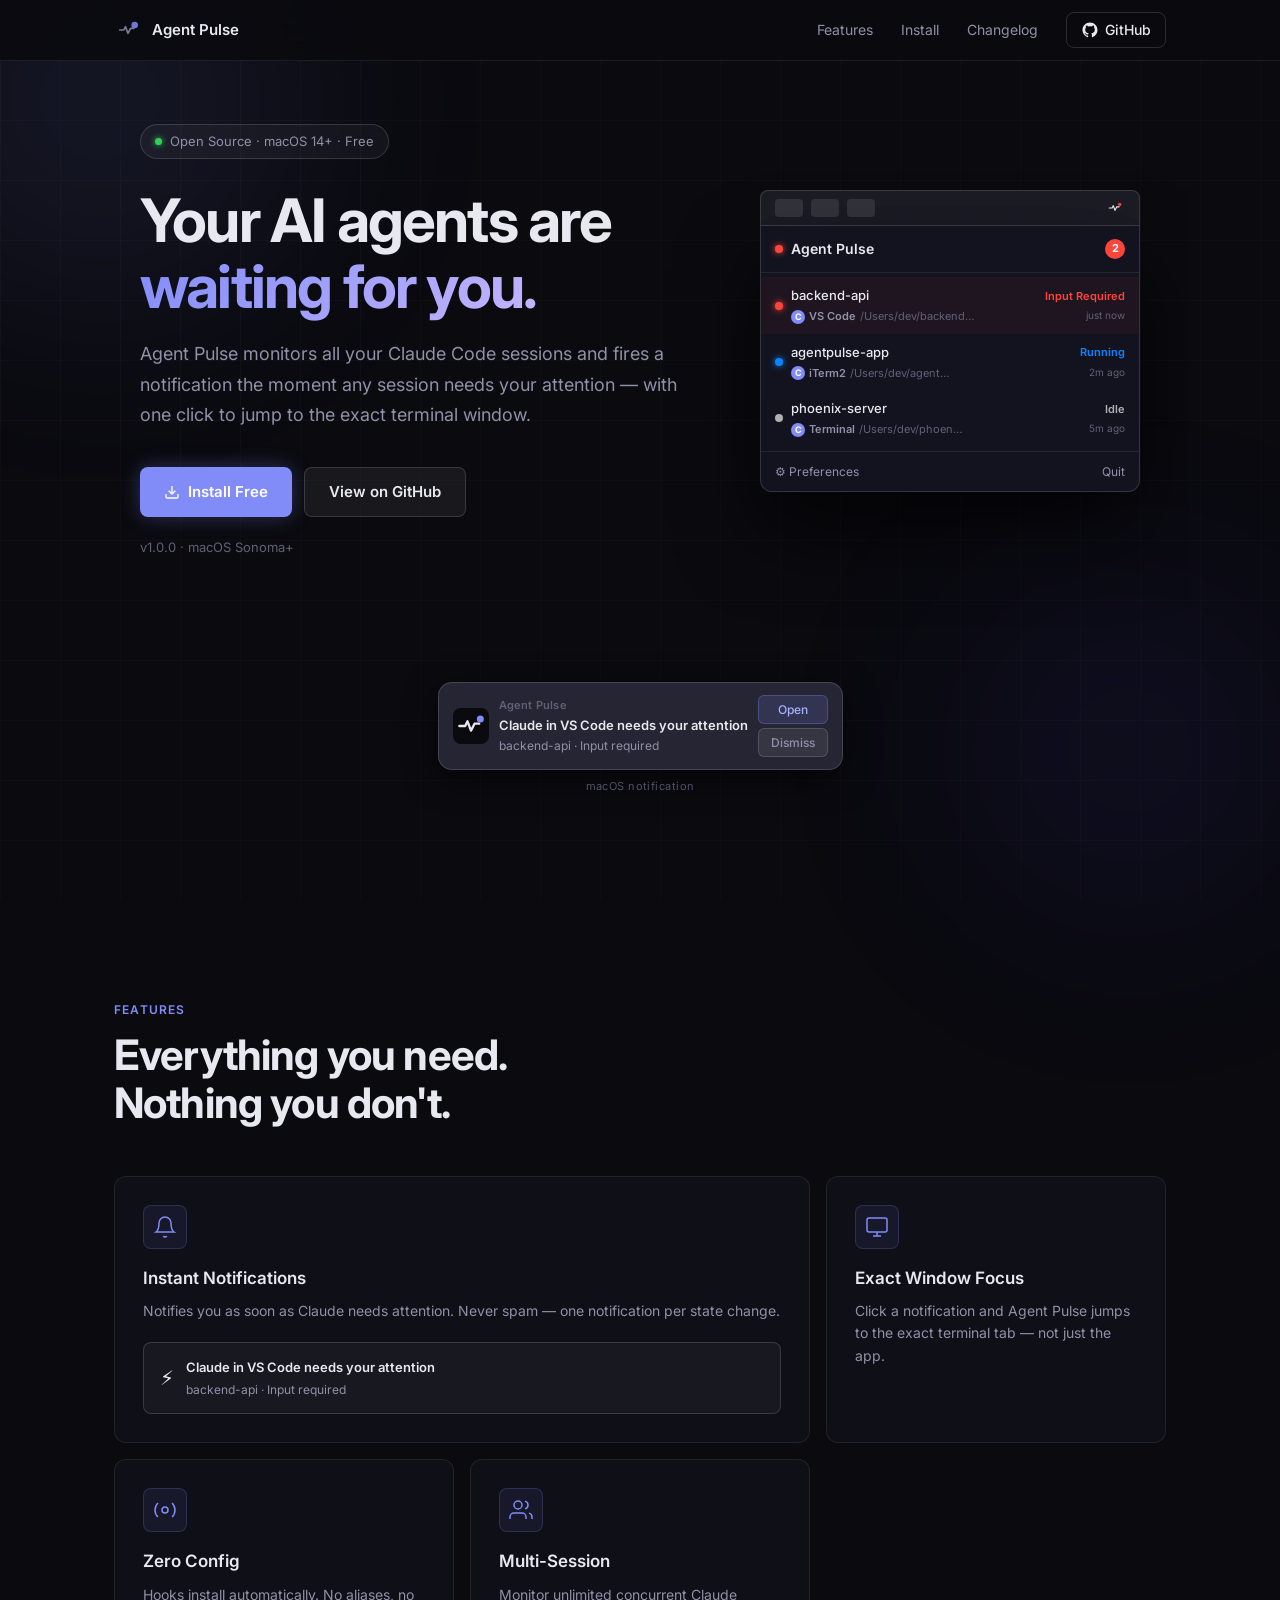
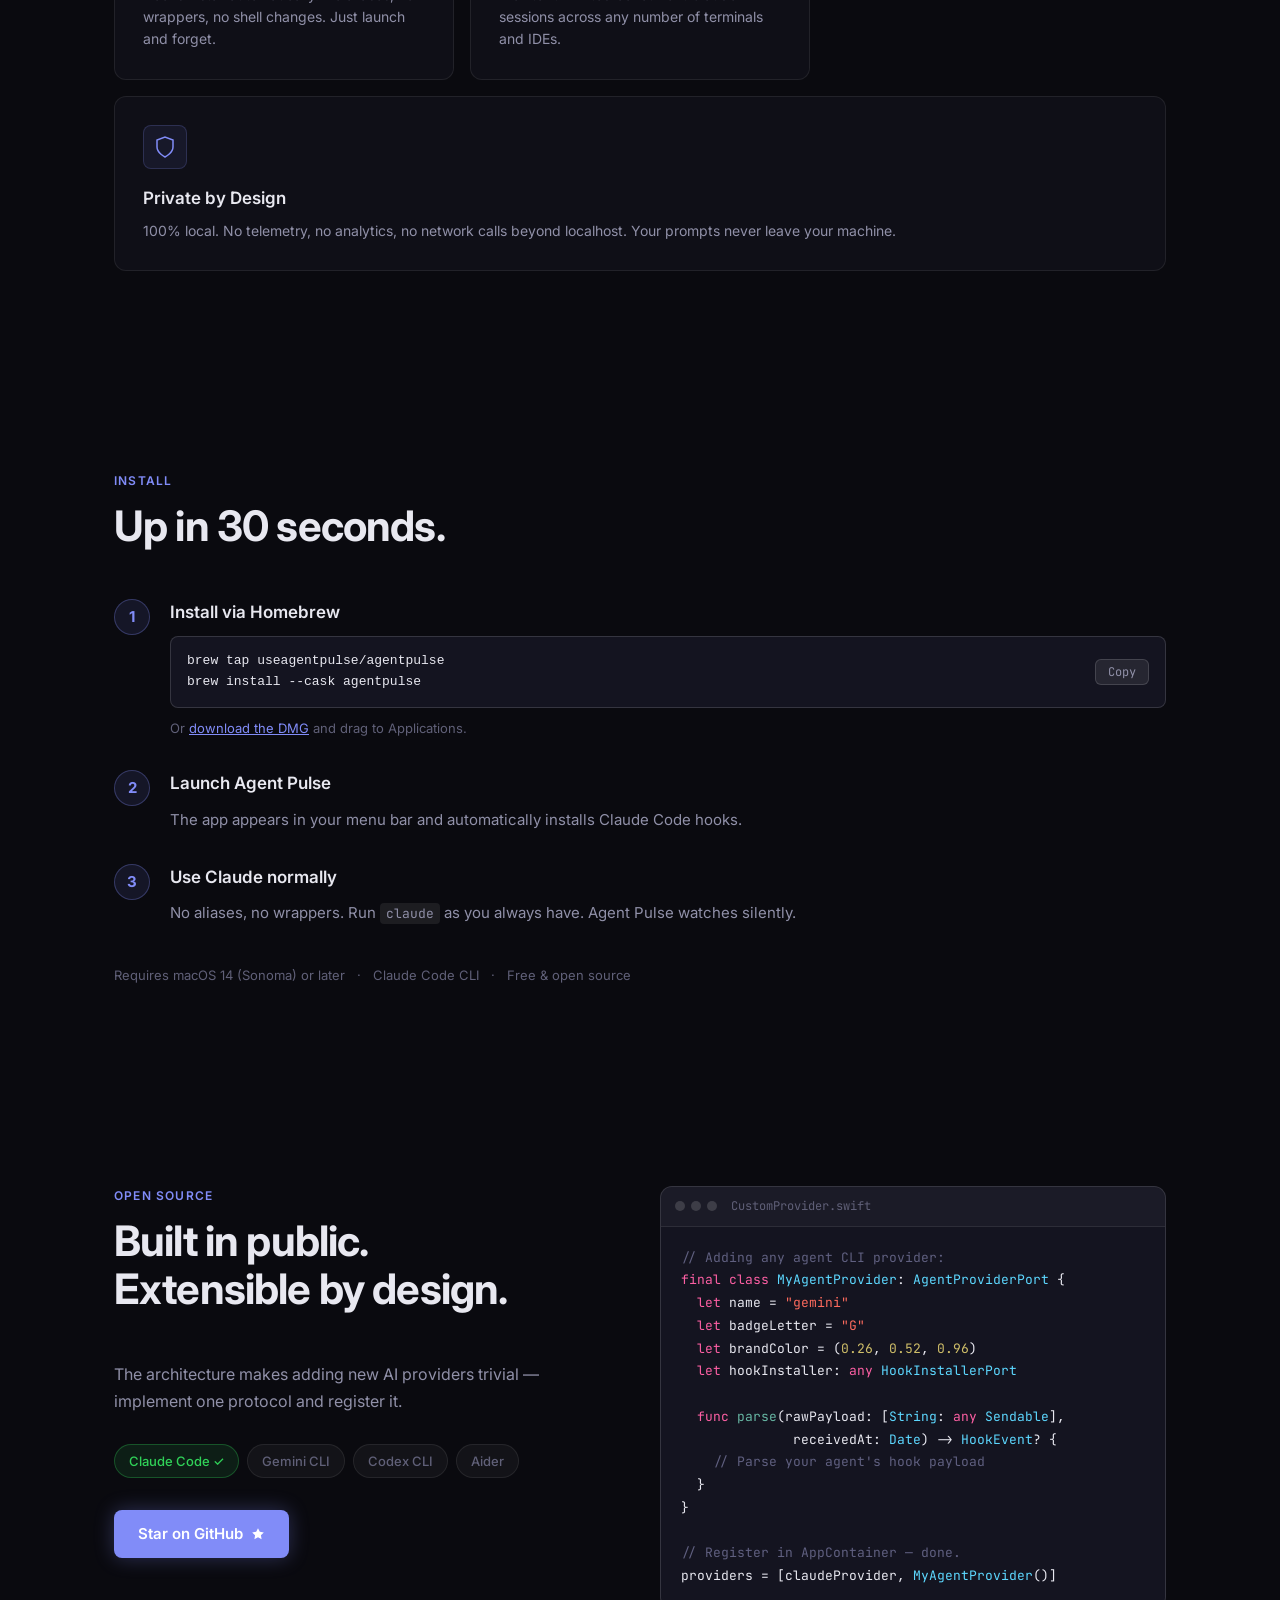
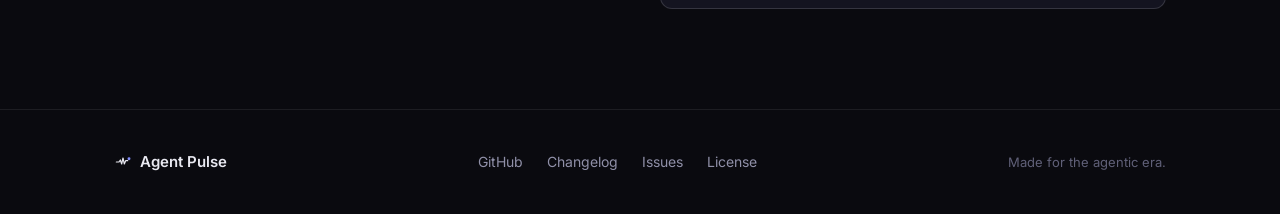
==== index.html @ f26becf5 "Add notification banner mockup, fix menu bar SVG icon with pulse dot" ====
<!DOCTYPE html>
<html lang="en">
<head>
  <meta charset="UTF-8" />
  <meta name="viewport" content="width=device-width, initial-scale=1.0" />
  <title>Agent Pulse — Monitor your AI coding agents</title>
  <meta name="description" content="macOS menu bar app that monitors Claude Code sessions and notifies you the moment any session needs your attention." />
  <meta property="og:title" content="Agent Pulse" />
  <meta property="og:description" content="Never miss when your AI coding agent needs you." />
  <meta property="og:type" content="website" />
  <meta property="og:url" content="https://useagentpulse.github.io/agentpulse-app" />
  <link rel="icon" type="image/svg+xml" href="assets/img/favicon.svg" />
  <link rel="stylesheet" href="assets/css/style.css" />
  <link rel="preconnect" href="https://fonts.googleapis.com" />
  <link href="https://fonts.googleapis.com/css2?family=Inter:wght@300;400;500;600;700&family=JetBrains+Mono:wght@400;500&display=swap" rel="stylesheet" />
</head>
<body>

<!-- NAV -->
<nav class="nav">
  <div class="nav-inner">
    <div class="nav-logo">
      <svg class="nav-pulse-icon" width="28" height="20" viewBox="0 0 24 24" fill="none">
        <path d="M2 12 H7 L9 8 L12 16 L15 10 H19" stroke="currentColor" stroke-width="2" stroke-linecap="round" stroke-linejoin="round"/>
        <circle class="nav-status-dot" cx="20" cy="6" r="4" fill="#818CF8"/>
      </svg>
      <span class="nav-name">Agent Pulse</span>
    </div>
    <div class="nav-links">
      <a href="#features">Features</a>
      <a href="#install">Install</a>
      <a href="changelog.html">Changelog</a>
      <a href="https://github.com/useagentpulse/agentpulse-app" target="_blank" class="nav-github">
        <svg width="18" height="18" viewBox="0 0 24 24" fill="currentColor"><path d="M12 2C6.477 2 2 6.484 2 12.017c0 4.425 2.865 8.18 6.839 9.504.5.092.682-.217.682-.483 0-.237-.008-.868-.013-1.703-2.782.605-3.369-1.343-3.369-1.343-.454-1.158-1.11-1.466-1.11-1.466-.908-.62.069-.608.069-.608 1.003.07 1.531 1.032 1.531 1.032.892 1.53 2.341 1.088 2.91.832.092-.647.35-1.088.636-1.338-2.22-.253-4.555-1.113-4.555-4.951 0-1.093.39-1.988 1.029-2.688-.103-.253-.446-1.272.098-2.65 0 0 .84-.27 2.75 1.026A9.564 9.564 0 0112 6.844c.85.004 1.705.115 2.504.337 1.909-1.296 2.747-1.027 2.747-1.027.546 1.379.202 2.398.1 2.651.64.7 1.028 1.595 1.028 2.688 0 3.848-2.339 4.695-4.566 4.943.359.309.678.92.678 1.855 0 1.338-.012 2.419-.012 2.747 0 .268.18.58.688.482A10.019 10.019 0 0022 12.017C22 6.484 17.522 2 12 2z"/></svg>
        GitHub
      </a>
    </div>
  </div>
</nav>

<!-- HERO -->
<section class="hero">
  <div class="hero-bg">
    <div class="grid-lines"></div>
    <div class="glow glow-1"></div>
    <div class="glow glow-2"></div>
  </div>
  <div class="hero-content">
    <div class="hero-badge">
      <span class="badge-dot"></span>
      Open Source · macOS 14+ · Free
    </div>
    <h1 class="hero-title">
      Your AI agents are<br />
      <span class="hero-highlight">waiting for you.</span>
    </h1>
    <p class="hero-sub">
      Agent Pulse monitors all your Claude Code sessions and fires a notification
      the moment any session needs your attention — with one click to jump to
      the exact terminal window.
    </p>
    <div class="hero-actions">
      <a href="#install" class="btn btn-primary">
        <svg width="16" height="16" viewBox="0 0 24 24" fill="none" stroke="currentColor" stroke-width="2"><path d="M21 15v4a2 2 0 01-2 2H5a2 2 0 01-2-2v-4"/><polyline points="7 10 12 15 17 10"/><line x1="12" y1="15" x2="12" y2="3"/></svg>
        Install Free
      </a>
      <a href="https://github.com/useagentpulse/agentpulse-app" target="_blank" class="btn btn-ghost">View on GitHub</a>
    </div>
    <div class="hero-version">v1.0.0 · macOS Sonoma+</div>
  </div>

  <!-- Animated menu bar mockup -->
  <div class="hero-mockup">
    <div class="menubar-strip">
      <div class="menubar-icons">
        <div class="mb-icon"></div>
        <div class="mb-icon"></div>
        <div class="mb-icon"></div>
      </div>
      <div class="menubar-app">
        <svg class="pulse-icon" width="20" height="14" viewBox="0 0 24 24" fill="none">
          <path d="M2 12 H7 L9 8 L12 16 L15 10 H19" stroke="white" stroke-width="2" stroke-linecap="round" stroke-linejoin="round"/>
          <circle cx="20" cy="6" r="3" fill="#FF453A" class="pulse-anim-circle"/>
        </svg>
      </div>
    </div>

    <div class="popup-window">
      <div class="popup-header">
        <div class="popup-header-left">
          <div class="status-dot status-dot--red"></div>
          <span class="popup-title">Agent Pulse</span>
        </div>
        <div class="popup-badge">2</div>
      </div>
      <div class="popup-divider"></div>
      <div class="popup-sessions">
        <div class="session-row session-row--permission">
          <div class="session-left">
            <div class="status-dot status-dot--red"></div>
            <div class="session-info">
              <div class="session-name">backend-api</div>
              <div class="session-meta">
                <span class="provider-badge">C</span>
                <span class="terminal-name">VS Code</span>
                <span class="session-path">/Users/dev/backend…</span>
              </div>
            </div>
          </div>
          <div class="session-right">
            <div class="session-status session-status--red">Input Required</div>
            <div class="session-time">just now</div>
          </div>
        </div>
        <div class="session-row">
          <div class="session-left">
            <div class="status-dot status-dot--blue"></div>
            <div class="session-info">
              <div class="session-name">agentpulse-app</div>
              <div class="session-meta">
                <span class="provider-badge">C</span>
                <span class="terminal-name">iTerm2</span>
                <span class="session-path">/Users/dev/agent…</span>
              </div>
            </div>
          </div>
          <div class="session-right">
            <div class="session-status session-status--blue">Running</div>
            <div class="session-time">2m ago</div>
          </div>
        </div>
        <div class="session-row">
          <div class="session-left">
            <div class="status-dot status-dot--grey"></div>
            <div class="session-info">
              <div class="session-name">phoenix-server</div>
              <div class="session-meta">
                <span class="provider-badge">C</span>
                <span class="terminal-name">Terminal</span>
                <span class="session-path">/Users/dev/phoen…</span>
              </div>
            </div>
          </div>
          <div class="session-right">
            <div class="session-status session-status--grey">Idle</div>
            <div class="session-time">5m ago</div>
          </div>
        </div>
      </div>
      <div class="popup-divider"></div>
      <div class="popup-footer">
        <span>⚙ Preferences</span>
        <span>Quit</span>
      </div>
    </div>
  </div>

  <!-- macOS notification mockup -->
  <div class="notif-mockup">
    <div class="notif-banner">
      <div class="notif-banner-icon">
        <svg width="28" height="20" viewBox="0 0 24 24" fill="none">
          <rect width="24" height="24" rx="6" fill="#0a0a0f"/>
          <path d="M2 12 H7 L9 8 L12 16 L15 10 H19" stroke="#e8e8f0" stroke-width="2" stroke-linecap="round" stroke-linejoin="round"/>
          <circle cx="20" cy="6" r="3" fill="#818CF8"/>
        </svg>
      </div>
      <div class="notif-banner-body">
        <div class="notif-banner-app">Agent Pulse</div>
        <div class="notif-banner-title">Claude in VS Code needs your attention</div>
        <div class="notif-banner-sub">backend-api · Input required</div>
      </div>
      <div class="notif-banner-actions">
        <div class="notif-action notif-action--primary">Open</div>
        <div class="notif-action">Dismiss</div>
      </div>
    </div>
    <div class="notif-label">macOS notification</div>
  </div>
</section>

<!-- FEATURES -->
<section class="features" id="features">
  <div class="container">
    <div class="section-label">Features</div>
    <h2 class="section-title">Everything you need.<br/>Nothing you don't.</h2>
    <div class="features-grid">
      <div class="feature-card feature-card--large">
        <div class="feature-icon">
          <svg width="24" height="24" viewBox="0 0 24 24" fill="none" stroke="currentColor" stroke-width="1.5"><path d="M18 8A6 6 0 006 8c0 7-3 9-3 9h18s-3-2-3-9"/><path d="M13.73 21a2 2 0 01-3.46 0"/></svg>
        </div>
        <h3>Instant Notifications</h3>
        <p>Notifies you as soon as Claude needs attention. Never spam — one notification per state change.</p>
        <div class="feature-notif">
          <div class="notif-icon">⚡</div>
          <div class="notif-body">
            <div class="notif-title">Claude in VS Code needs your attention</div>
            <div class="notif-sub">backend-api · Input required</div>
          </div>
        </div>
      </div>
      <div class="feature-card">
        <div class="feature-icon">
          <svg width="24" height="24" viewBox="0 0 24 24" fill="none" stroke="currentColor" stroke-width="1.5"><rect x="2" y="3" width="20" height="14" rx="2"/><path d="M8 21h8M12 17v4"/></svg>
        </div>
        <h3>Exact Window Focus</h3>
        <p>Click a notification and Agent Pulse jumps to the exact terminal tab — not just the app.</p>
      </div>
      <div class="feature-card">
        <div class="feature-icon">
          <svg width="24" height="24" viewBox="0 0 24 24" fill="none" stroke="currentColor" stroke-width="1.5"><circle cx="12" cy="12" r="3"/><path d="M19.07 4.93a10 10 0 010 14.14M4.93 4.93a10 10 0 000 14.14"/></svg>
        </div>
        <h3>Zero Config</h3>
        <p>Hooks install automatically. No aliases, no wrappers, no shell changes. Just launch and forget.</p>
      </div>
      <div class="feature-card">
        <div class="feature-icon">
          <svg width="24" height="24" viewBox="0 0 24 24" fill="none" stroke="currentColor" stroke-width="1.5"><path d="M17 21v-2a4 4 0 00-4-4H5a4 4 0 00-4 4v2"/><circle cx="9" cy="7" r="4"/><path d="M23 21v-2a4 4 0 00-3-3.87"/><path d="M16 3.13a4 4 0 010 7.75"/></svg>
        </div>
        <h3>Multi-Session</h3>
        <p>Monitor unlimited concurrent Claude sessions across any number of terminals and IDEs.</p>
      </div>
      <div class="feature-card feature-card--wide">
        <div class="feature-icon">
          <svg width="24" height="24" viewBox="0 0 24 24" fill="none" stroke="currentColor" stroke-width="1.5"><path d="M12 22s8-4 8-10V5l-8-3-8 3v7c0 6 8 10 8 10z"/></svg>
        </div>
        <h3>Private by Design</h3>
        <p>100% local. No telemetry, no analytics, no network calls beyond localhost. Your prompts never leave your machine.</p>
      </div>
    </div>
  </div>
</section>

<!-- INSTALL -->
<section class="install" id="install">
  <div class="container">
    <div class="section-label">Install</div>
    <h2 class="section-title">Up in 30 seconds.</h2>
    <div class="install-steps">
      <div class="install-step">
        <div class="step-num">1</div>
        <div class="step-body">
          <div class="step-title">Install via Homebrew</div>
          <div class="code-block">
            <code>brew tap useagentpulse/agentpulse<br/>brew install --cask agentpulse</code>
            <button class="copy-btn" data-copy="brew tap useagentpulse/agentpulse&#10;brew install --cask agentpulse">Copy</button>
          </div>
          <div class="step-alt">Or <a href="https://github.com/useagentpulse/agentpulse-app/releases/latest">download the DMG</a> and drag to Applications.</div>
        </div>
      </div>
      <div class="install-step">
        <div class="step-num">2</div>
        <div class="step-body">
          <div class="step-title">Launch Agent Pulse</div>
          <p>The app appears in your menu bar and automatically installs Claude Code hooks.</p>
        </div>
      </div>
      <div class="install-step">
        <div class="step-num">3</div>
        <div class="step-body">
          <div class="step-title">Use Claude normally</div>
          <p>No aliases, no wrappers. Run <code class="inline-code">claude</code> as you always have. Agent Pulse watches silently.</p>
        </div>
      </div>
    </div>
    <div class="requirements">
      <span>Requires macOS 14 (Sonoma) or later</span>
      <span>·</span>
      <span>Claude Code CLI</span>
      <span>·</span>
      <span>Free &amp; open source</span>
    </div>
  </div>
</section>
<!-- OPEN SOURCE -->
<section class="opensource">
  <div class="container opensource-inner">
    <div class="os-text">
      <div class="section-label">Open Source</div>
      <h2 class="section-title">Built in public.<br/>Extensible by design.</h2>
      <p>The architecture makes adding new AI providers trivial — implement one protocol and register it.</p>
      <div class="providers-roadmap">
        <div class="provider provider--done">Claude Code ✓</div>
        <div class="provider provider--soon">Gemini CLI</div>
        <div class="provider provider--soon">Codex CLI</div>
        <div class="provider provider--soon">Aider</div>
      </div>
      <a href="https://github.com/useagentpulse/agentpulse-app" target="_blank" class="btn btn-primary">
        Star on GitHub
        <svg width="14" height="14" viewBox="0 0 24 24" fill="currentColor"><path d="M12 2l3.09 6.26L22 9.27l-5 4.87 1.18 6.88L12 17.77l-6.18 3.25L7 14.14 2 9.27l6.91-1.01L12 2z"/></svg>
      </a>
    </div>
    <div class="os-code">
      <div class="code-window">
        <div class="code-window-bar">
          <span></span><span></span><span></span>
          <div class="code-window-title">CustomProvider.swift</div>
        </div>
        <pre class="code-content"><span class="code-comment">// Adding any agent CLI provider:</span>
<span class="code-keyword">final class</span> <span class="code-type">MyAgentProvider</span>: <span class="code-type">AgentProviderPort</span> {
  <span class="code-keyword">let</span> name = <span class="code-string">"gemini"</span>
  <span class="code-keyword">let</span> badgeLetter = <span class="code-string">"G"</span>
  <span class="code-keyword">let</span> brandColor = (<span class="code-num">0.26</span>, <span class="code-num">0.52</span>, <span class="code-num">0.96</span>)
  <span class="code-keyword">let</span> hookInstaller: <span class="code-keyword">any</span> <span class="code-type">HookInstallerPort</span>

  <span class="code-keyword">func</span> <span class="code-fn">parse</span>(rawPayload: [<span class="code-type">String</span>: <span class="code-keyword">any</span> <span class="code-type">Sendable</span>],
              receivedAt: <span class="code-type">Date</span>) -> <span class="code-type">HookEvent</span>? {
    <span class="code-comment">// Parse your agent's hook payload</span>
  }
}

<span class="code-comment">// Register in AppContainer — done.</span>
providers = [claudeProvider, <span class="code-type">MyAgentProvider</span>()]</pre>
      </div>
    </div>
  </div>
</section>

<!-- FOOTER -->
<footer class="footer">
  <div class="container footer-inner">
    <div class="footer-logo">
      <svg width="18" height="12" viewBox="0 0 24 18" fill="none">
          <path d="M2 9 H6 L8 6 L10 12 L12 3 L14 12 L16 7 H19" stroke="currentColor" stroke-width="1.8" stroke-linecap="round" stroke-linejoin="round"/>
          <circle cx="21" cy="4" r="2.2" fill="#818CF8"/>
        </svg>
        <span>Agent Pulse</span>
    </div>
    <div class="footer-links">
      <a href="https://github.com/useagentpulse/agentpulse-app" target="_blank">GitHub</a>
      <a href="changelog.html">Changelog</a>
      <a href="https://github.com/useagentpulse/agentpulse-app/issues" target="_blank">Issues</a>
      <a href="https://github.com/useagentpulse/agentpulse-app/blob/main/LICENSE" target="_blank">License</a>
    </div>
    <div class="footer-copy">Made for the agentic era.</div>
  </div>
</footer>

<script src="assets/js/main.js"></script>
</body>
</html>
---- assets/css/style.css ----
/* ============================================================
   Agent Pulse — Site Styles
   Dark theme, agentic aesthetic
   ============================================================ */

*, *::before, *::after { box-sizing: border-box; margin: 0; padding: 0; }

:root {
  --bg:        #0a0a0f;
  --bg-2:      #0f0f17;
  --bg-3:      #141420;
  --border:    rgba(255,255,255,0.08);
  --border-2:  rgba(255,255,255,0.14);
  --text:      #e8e8f0;
  --text-2:    #9090a8;
  --text-3:    #606078;
  --accent:    #818CF8;
  --accent-2:  #6366F1;
  --blue:      #0A84FF;
  --orange:    #FF9F0A;
  --red:       #FF453A;
  --green:     #30D158;
  --grey:      #B0B0B0;
  --radius:    12px;
  --radius-sm: 8px;
}

html { scroll-behavior: smooth; }

body {
  font-family: 'Inter', system-ui, sans-serif;
  background: var(--bg);
  color: var(--text);
  line-height: 1.6;
  overflow-x: hidden;
}

a { color: inherit; text-decoration: none; }
.container { max-width: 1100px; margin: 0 auto; padding: 0 24px; }

/* ── NAV ─────────────────────────────────────────────────── */
.nav {
  position: fixed; top: 0; left: 0; right: 0; z-index: 100;
  background: rgba(10,10,15,0.85);
  backdrop-filter: blur(20px);
  border-bottom: 1px solid var(--border);
}
.nav-inner {
  max-width: 1100px; margin: 0 auto; padding: 0 24px;
  height: 60px; display: flex; align-items: center; justify-content: space-between;
}
.nav-logo { display: flex; align-items: center; gap: 10px; font-weight: 600; font-size: 15px; }
.nav-dot {
  width: 10px; height: 10px; border-radius: 50%;
  background: #818CF8;
  box-shadow: 0 0 8px #818CF8;
  animation: breathe 2s ease-in-out infinite;
}
@keyframes breathe {
  0%,100% { opacity: 1; }
  50%      { opacity: 0.4; }
}

/* Nav SVG pulse icon */
.nav-pulse-icon { opacity: 0.85; color: var(--text-2); flex-shrink: 0; }
.nav-status-dot { animation: dot-breathe 2s ease-in-out infinite; }
@keyframes dot-breathe {
  0%,100% { opacity: 1; }
  50%      { opacity: 0.2; }
}
.nav-links { display: flex; align-items: center; gap: 28px; font-size: 14px; color: var(--text-2); }
.nav-links a:hover { color: var(--text); }
.nav-active { color: var(--text) !important; }
.nav-github {
  display: flex; align-items: center; gap: 6px;
  padding: 6px 14px; border-radius: var(--radius-sm);
  border: 1px solid var(--border-2);
  color: var(--text) !important;
  font-weight: 500;
  transition: border-color 0.2s, background 0.2s;
}
.nav-github:hover { background: rgba(255,255,255,0.05); border-color: var(--border-2); }

/* ── HERO ────────────────────────────────────────────────── */
.hero {
  min-height: 100vh; display: flex; align-items: center;
  padding: 100px 24px 80px;
  position: relative; overflow: hidden;
  max-width: 1100px; margin: 0 auto;
  gap: 60px; flex-wrap: wrap; justify-content: center;
}
.hero-bg { position: fixed; inset: 0; pointer-events: none; z-index: 0; }
.grid-lines {
  position: absolute; inset: 0;
  background-image:
    linear-gradient(rgba(255,255,255,0.02) 1px, transparent 1px),
    linear-gradient(90deg, rgba(255,255,255,0.02) 1px, transparent 1px);
  background-size: 60px 60px;
}
.glow {
  position: absolute; border-radius: 50%; filter: blur(100px); opacity: 0.15;
}
.glow-1 {
  width: 600px; height: 600px; top: -200px; left: -200px;
  background: radial-gradient(circle, #818CF8 0%, transparent 70%);
}
.glow-2 {
  width: 500px; height: 500px; bottom: -100px; right: -100px;
  background: radial-gradient(circle, #4338CA 0%, transparent 70%);
}
.hero-content { position: relative; z-index: 1; max-width: 560px; flex: 1 1 400px; }
.hero-badge {
  display: inline-flex; align-items: center; gap: 8px;
  padding: 6px 14px; border-radius: 100px;
  border: 1px solid var(--border-2);
  background: rgba(255,255,255,0.04);
  font-size: 13px; color: var(--text-2); margin-bottom: 28px;
}
.badge-dot {
  width: 7px; height: 7px; border-radius: 50%;
  background: var(--green);
  box-shadow: 0 0 6px var(--green);
}
.hero-title {
  font-size: clamp(36px, 5vw, 60px);
  font-weight: 700; line-height: 1.1;
  letter-spacing: -0.03em; margin-bottom: 20px;
}
.hero-highlight {
  background: linear-gradient(135deg, #818CF8 0%, #c4b5fd 100%);
  -webkit-background-clip: text; -webkit-text-fill-color: transparent;
}
.hero-sub { font-size: 18px; color: var(--text-2); line-height: 1.7; margin-bottom: 36px; }
.hero-actions { display: flex; gap: 12px; flex-wrap: wrap; margin-bottom: 20px; }
.hero-version { font-size: 13px; color: var(--text-3); }

/* Buttons */
.btn {
  display: inline-flex; align-items: center; gap: 8px;
  padding: 12px 24px; border-radius: var(--radius-sm);
  font-weight: 600; font-size: 15px; cursor: pointer;
  transition: all 0.2s; border: none;
}
.btn-primary {
  background: #818CF8;
  color: #ffffff;
  box-shadow: 0 0 20px rgba(129,140,248,0.3);
}
.btn-primary:hover { background: #a5b4fc; box-shadow: 0 0 30px rgba(129,140,248,0.5); transform: translateY(-1px); }
.btn-ghost {
  background: rgba(255,255,255,0.06);
  color: var(--text);
  border: 1px solid var(--border-2);
}
.btn-ghost:hover { background: rgba(255,255,255,0.1); }

/* ── MENU BAR MOCKUP ─────────────────────────────────────── */
.hero-mockup { position: relative; z-index: 1; flex: 1 1 320px; max-width: 380px; }
.menubar-strip {
  background: rgba(30,30,40,0.9);
  border: 1px solid var(--border-2);
  border-radius: var(--radius-sm) var(--radius-sm) 0 0;
  padding: 8px 14px;
  display: flex; align-items: center; justify-content: space-between;
}
.menubar-icons { display: flex; gap: 8px; }
.mb-icon {
  width: 28px; height: 18px;
  background: rgba(255,255,255,0.1); border-radius: 4px;
}
.menubar-app { display: flex; align-items: center; gap: 5px; }
.pulse-icon { opacity: 0.9; }
.status-dot {
  width: 8px; height: 8px; border-radius: 50%; flex-shrink: 0;
}
.status-dot--red    { background: var(--red); box-shadow: 0 0 6px var(--red); }
.status-dot--blue   { background: var(--blue); box-shadow: 0 0 6px var(--blue); }
.status-dot--grey   { background: var(--grey); }
.status-dot--green  { background: var(--green); }
.status-dot--orange { background: var(--orange); }
.pulse-anim { animation: pulse-red 0.5s ease-in-out infinite alternate; }
@keyframes pulse-red {
  from { opacity: 1; box-shadow: 0 0 6px var(--red); }
  to   { opacity: 0.15; box-shadow: 0 0 2px var(--red); }
}
.popup-window {
  background: rgba(20,20,32,0.98);
  border: 1px solid var(--border-2);
  border-top: none;
  border-radius: 0 0 var(--radius) var(--radius);
  overflow: hidden;
  box-shadow: 0 40px 80px rgba(0,0,0,0.6);
}
.popup-header {
  display: flex; align-items: center; justify-content: space-between;
  padding: 12px 14px;
}
.popup-header-left { display: flex; align-items: center; gap: 8px; }
.popup-title { font-weight: 600; font-size: 14px; }
.popup-badge {
  background: var(--red); color: white;
  width: 20px; height: 20px; border-radius: 50%;
  font-size: 11px; font-weight: 700;
  display: flex; align-items: center; justify-content: center;
}
.popup-divider { height: 1px; background: var(--border); }
.popup-sessions { padding: 4px 0; }
.session-row {
  display: flex; align-items: center; justify-content: space-between;
  padding: 8px 14px; gap: 8px;
  transition: background 0.15s;
}
.session-row:hover { background: rgba(255,255,255,0.04); }
.session-row--permission { background: rgba(255,69,58,0.05); }
.session-left { display: flex; align-items: center; gap: 8px; flex: 1; min-width: 0; }
.session-info { min-width: 0; }
.session-name { font-size: 13px; font-weight: 500; white-space: nowrap; overflow: hidden; text-overflow: ellipsis; }
.session-meta { display: flex; align-items: center; gap: 4px; margin-top: 2px; }
.provider-badge {
  font-size: 9px; font-weight: 700;
  background: var(--accent); color: white;
  width: 14px; height: 14px; border-radius: 50%;
  display: flex; align-items: center; justify-content: center;
  flex-shrink: 0;
}
.terminal-name { font-size: 11px; font-weight: 600; color: var(--text-2); }
.session-path { font-size: 11px; color: var(--text-3); white-space: nowrap; overflow: hidden; text-overflow: ellipsis; }
.session-right { text-align: right; flex-shrink: 0; }
.session-status { font-size: 11px; font-weight: 600; }
.session-status--red    { color: var(--red); }
.session-status--blue   { color: var(--blue); }
.session-status--grey   { color: var(--grey); }
.session-time { font-size: 10px; color: var(--text-3); margin-top: 2px; }
.popup-footer {
  display: flex; justify-content: space-between;
  padding: 10px 14px;
  font-size: 12px; color: var(--text-2);
}

/* ── PROBLEM TIMELINE ─────────────────────────────────────── */
.problem { padding: 100px 0; background: var(--bg-2); }
.timeline { max-width: 600px; margin: 0 auto; }
.timeline-item {
  display: flex; gap: 20px; align-items: flex-start;
  margin-bottom: 8px;
}
.timeline-time {
  font-family: 'JetBrains Mono', monospace;
  font-size: 13px; color: var(--text-3);
  width: 48px; flex-shrink: 0; padding-top: 2px;
}
.timeline-content { display: flex; align-items: flex-start; gap: 12px; flex: 1; }
.timeline-dot {
  width: 10px; height: 10px; border-radius: 50%; flex-shrink: 0; margin-top: 5px;
}
.timeline-dot--green  { background: var(--green); }
.timeline-dot--grey   { background: var(--text-3); }
.timeline-dot--red    { background: var(--red); box-shadow: 0 0 8px var(--red); }
.timeline-text { font-size: 15px; color: var(--text-2); padding-bottom: 16px; }
.timeline-text--alert { color: var(--red); font-weight: 500; }
.timeline-text--good  { color: var(--green); font-weight: 500; }
.lost { color: var(--red); font-weight: 600; }
.timeline-with {
  border-top: 1px solid var(--border);
  padding-top: 20px; margin-top: 12px;
}
.with-badge {
  display: inline-block; margin-bottom: 16px; margin-left: 68px;
  background: rgba(48,209,88,0.1); color: var(--green);
  border: 1px solid rgba(48,209,88,0.3);
  padding: 4px 12px; border-radius: 100px; font-size: 13px; font-weight: 500;
}

/* ── SECTIONS ─────────────────────────────────────────────── */
.section-label {
  font-size: 12px; font-weight: 600; letter-spacing: 0.1em;
  text-transform: uppercase; color: var(--accent);
  margin-bottom: 12px;
}
.section-title {
  font-size: clamp(28px, 4vw, 42px);
  font-weight: 700; line-height: 1.15;
  letter-spacing: -0.02em; margin-bottom: 48px;
}

/* ── FEATURES ─────────────────────────────────────────────── */
.features { padding: 100px 0; }
.features-grid {
  display: grid;
  grid-template-columns: repeat(3, 1fr);
  gap: 16px;
}
.feature-card {
  background: var(--bg-2);
  border: 1px solid var(--border);
  border-radius: var(--radius);
  padding: 28px;
  transition: border-color 0.2s, transform 0.2s;
}
.feature-card:hover { border-color: var(--border-2); transform: translateY(-2px); }
.feature-card--large { grid-column: span 2; }
.feature-card--wide  { grid-column: span 3; }
.feature-icon {
  width: 44px; height: 44px; border-radius: var(--radius-sm);
  background: rgba(129,140,248,0.08);
  border: 1px solid rgba(129,140,248,0.2);
  display: flex; align-items: center; justify-content: center;
  color: var(--accent); margin-bottom: 16px;
}
.feature-card h3 { font-size: 17px; font-weight: 600; margin-bottom: 8px; }
.feature-card p { font-size: 14px; color: var(--text-2); line-height: 1.6; }
.feature-notif {
  display: flex; align-items: center; gap: 12px;
  margin-top: 20px; padding: 14px 16px;
  background: rgba(255,255,255,0.04);
  border: 1px solid var(--border-2);
  border-radius: var(--radius-sm);
}
.notif-icon { font-size: 20px; }
.notif-title { font-size: 13px; font-weight: 600; }
.notif-sub { font-size: 12px; color: var(--text-2); margin-top: 2px; }

/* ── TERMINALS ────────────────────────────────────────────── */
.terminals { padding: 80px 0; background: var(--bg-2); }
.terminals-grid { display: flex; flex-wrap: wrap; gap: 10px; }
.terminal-pill {
  padding: 8px 18px; border-radius: 100px;
  border: 1px solid var(--border-2);
  font-size: 14px; font-weight: 500;
  background: rgba(255,255,255,0.04);
}
.terminal-pill--coming { color: var(--text-3); border-style: dashed; }

/* ── INSTALL ──────────────────────────────────────────────── */
.install { padding: 100px 0; }
.install-steps { display: flex; flex-direction: column; gap: 32px; margin-bottom: 40px; }
.install-step { display: flex; gap: 20px; align-items: flex-start; }
.step-num {
  width: 36px; height: 36px; border-radius: 50%;
  background: rgba(129,140,248,0.1);
  border: 1px solid rgba(129,140,248,0.3);
  color: var(--accent); font-weight: 700; font-size: 15px;
  display: flex; align-items: center; justify-content: center;
  flex-shrink: 0;
}
.step-body { flex: 1; }
.step-title { font-size: 17px; font-weight: 600; margin-bottom: 10px; }
.step-body p { font-size: 15px; color: var(--text-2); }
.step-alt { font-size: 13px; color: var(--text-3); margin-top: 10px; }
.step-alt a { color: var(--accent); text-decoration: underline; }
.code-block {
  display: flex; align-items: center; justify-content: space-between;
  background: var(--bg-3);
  border: 1px solid var(--border-2);
  border-radius: var(--radius-sm);
  padding: 14px 16px;
  font-family: 'JetBrains Mono', monospace;
  font-size: 13px; color: var(--text);
  gap: 12px;
}
.code-block code { flex: 1; white-space: pre; }
.copy-btn {
  background: rgba(255,255,255,0.08);
  border: 1px solid var(--border-2);
  color: var(--text-2); font-size: 12px;
  padding: 4px 12px; border-radius: 6px;
  cursor: pointer; flex-shrink: 0;
  transition: all 0.15s; font-family: inherit;
}
.copy-btn:hover { background: rgba(255,255,255,0.14); color: var(--text); }
.copy-btn.copied { color: var(--green); border-color: rgba(48,209,88,0.3); }
.inline-code {
  font-family: 'JetBrains Mono', monospace;
  font-size: 13px; background: rgba(255,255,255,0.08);
  padding: 2px 6px; border-radius: 4px;
}
.requirements {
  display: flex; gap: 12px; align-items: center;
  font-size: 13px; color: var(--text-3); flex-wrap: wrap;
}

/* ── STATES STRIP ─────────────────────────────────────────── */
.states { padding: 48px 0; background: var(--bg-2); }
.states-strip {
  display: flex; align-items: center; gap: 12px; flex-wrap: wrap;
}
.states-label { font-size: 13px; color: var(--text-3); margin-right: 4px; }
.state-pill {
  display: flex; align-items: center; gap: 6px;
  padding: 6px 14px; border-radius: 100px;
  background: rgba(255,255,255,0.04);
  border: 1px solid var(--border);
  font-size: 13px; color: var(--text-2);
}
.state-pill svg { opacity: 0.6; }
.state-pill--alert { border-color: rgba(255,69,58,0.3); background: rgba(255,69,58,0.06); color: var(--text); }
.state-pill-dot {
  width: 7px; height: 7px; border-radius: 50%; flex-shrink: 0;
}
.state-pill-dot--pulse { animation: pulse-red 0.5s ease-in-out infinite alternate; }
.feature-card--wide { grid-column: span 3; }

/* ── OPEN SOURCE ──────────────────────────────────────────── */
.opensource { padding: 100px 0; }
.opensource-inner { display: flex; gap: 60px; align-items: flex-start; flex-wrap: wrap; }
.os-text { flex: 1 1 360px; }
.os-text p { font-size: 16px; color: var(--text-2); margin-bottom: 28px; line-height: 1.7; }
.providers-roadmap { display: flex; flex-wrap: wrap; gap: 8px; margin-bottom: 32px; }
.provider {
  padding: 6px 14px; border-radius: 100px; font-size: 13px; font-weight: 500;
}
.provider--done { background: rgba(48,209,88,0.1); color: var(--green); border: 1px solid rgba(48,209,88,0.3); }
.provider--soon { background: rgba(255,255,255,0.04); color: var(--text-3); border: 1px solid var(--border); }

.os-code { flex: 1 1 380px; }
.code-window {
  background: var(--bg-3);
  border: 1px solid var(--border-2);
  border-radius: var(--radius);
  overflow: hidden;
}
.code-window-bar {
  display: flex; align-items: center; gap: 6px;
  padding: 10px 14px;
  background: rgba(255,255,255,0.03);
  border-bottom: 1px solid var(--border);
}
.code-window-bar span {
  width: 10px; height: 10px; border-radius: 50%; background: rgba(255,255,255,0.15);
}
.code-window-title { margin-left: 8px; font-size: 12px; color: var(--text-3); font-family: 'JetBrains Mono', monospace; }
.code-content {
  padding: 20px; font-size: 13px; line-height: 1.75;
  font-family: 'JetBrains Mono', monospace;
  white-space: pre; overflow-x: auto;
}
.code-comment  { color: #606080; }
.code-keyword  { color: #FC5FA3; }
.code-type     { color: #5DD8FF; }
.code-string   { color: #FC6A5D; }
.code-num      { color: #D0BF69; }
.code-fn       { color: #67B7A4; }

/* ── FOOTER ──────────────────────────────────────────────── */
.footer {
  border-top: 1px solid var(--border);
  padding: 40px 0;
}
.footer-inner {
  display: flex; align-items: center; justify-content: space-between;
  flex-wrap: wrap; gap: 16px;
}
.footer-logo { display: flex; align-items: center; gap: 8px; font-weight: 600; font-size: 15px; }
.footer-links { display: flex; gap: 24px; font-size: 14px; color: var(--text-2); }
.footer-links a:hover { color: var(--text); }
.footer-copy { font-size: 13px; color: var(--text-3); }

/* ── CHANGELOG PAGE ──────────────────────────────────────── */
.changelog-page { padding-top: 80px; min-height: 100vh; }
.changelog-header { padding: 80px 0 60px; }
.changelog-sub { font-size: 17px; color: var(--text-2); }
.changelog-list { display: flex; flex-direction: column; gap: 48px; padding-bottom: 80px; }
.changelog-entry {
  border: 1px solid var(--border);
  border-radius: var(--radius);
  padding: 36px;
  background: var(--bg-2);
}
.changelog-meta { display: flex; align-items: center; gap: 12px; margin-bottom: 12px; flex-wrap: wrap; }
.changelog-version {
  font-family: 'JetBrains Mono', monospace;
  font-size: 15px; font-weight: 600; color: var(--accent);
}
.changelog-tag {
  padding: 3px 10px; border-radius: 100px; font-size: 12px; font-weight: 600;
}
.changelog-tag--latest { background: rgba(48,209,88,0.1); color: var(--green); border: 1px solid rgba(48,209,88,0.3); }
.changelog-date { font-size: 13px; color: var(--text-3); }
.changelog-title { font-size: 24px; font-weight: 700; margin-bottom: 24px; letter-spacing: -0.02em; }
.changelog-body { display: flex; flex-direction: column; gap: 20px; }
.changelog-section-title { font-size: 13px; font-weight: 600; color: var(--text-2); margin-bottom: 10px; }
.changelog-body ul { list-style: none; display: flex; flex-direction: column; gap: 8px; }
.changelog-body li {
  font-size: 14px; color: var(--text-2); padding-left: 16px; position: relative;
}
.changelog-body li::before {
  content: '·'; position: absolute; left: 0; color: var(--text-3);
}
.changelog-body code { font-family: 'JetBrains Mono', monospace; font-size: 12px; background: rgba(255,255,255,0.08); padding: 1px 5px; border-radius: 4px; }
.changelog-release-link {
  display: inline-block; margin-top: 24px;
  font-size: 14px; color: var(--accent); font-weight: 500;
}
.changelog-release-link:hover { text-decoration: underline; }
.changelog-upcoming { padding-bottom: 100px; }
.roadmap-grid { display: grid; grid-template-columns: repeat(3, 1fr); gap: 16px; }
.roadmap-item {
  background: var(--bg-2); border: 1px solid var(--border);
  border-radius: var(--radius); padding: 24px;
}
.roadmap-icon { font-size: 24px; margin-bottom: 10px; }
.roadmap-name { font-size: 15px; font-weight: 600; margin-bottom: 6px; }
.roadmap-desc { font-size: 13px; color: var(--text-2); }


/* ── NOTIFICATION MOCKUP ─────────────────────────────────── */
.notif-mockup {
  margin-top: 16px;
}
.notif-banner {
  display: flex; align-items: center; gap: 10px;
  background: rgba(40, 40, 55, 0.95);
  border: 1px solid var(--border-2);
  border-radius: 14px;
  padding: 12px 14px;
  box-shadow: 0 8px 32px rgba(0,0,0,0.5);
  backdrop-filter: blur(20px);
}
.notif-banner-icon {
  flex-shrink: 0; width: 36px; height: 36px;
  border-radius: 8px; overflow: hidden;
  display: flex; align-items: center; justify-content: center;
  background: #0a0a0f;
}
.notif-banner-icon svg { width: 28px; height: 28px; }
.notif-banner-body { flex: 1; min-width: 0; }
.notif-banner-app { font-size: 11px; font-weight: 600; color: var(--text-3); margin-bottom: 2px; letter-spacing: 0.02em; }
.notif-banner-title { font-size: 13px; font-weight: 600; color: var(--text); line-height: 1.3; }
.notif-banner-sub { font-size: 12px; color: var(--text-2); margin-top: 2px; }
.notif-banner-actions { display: flex; flex-direction: column; gap: 4px; flex-shrink: 0; }
.notif-action {
  font-size: 12px; font-weight: 500;
  padding: 4px 12px; border-radius: 6px;
  background: rgba(255,255,255,0.08);
  border: 1px solid var(--border-2);
  color: var(--text-2); text-align: center; cursor: pointer;
  white-space: nowrap;
}
.notif-action--primary { background: rgba(129,140,248,0.15); border-color: rgba(129,140,248,0.3); color: #a5b4fc; }
.notif-label { font-size: 11px; color: var(--text-3); text-align: center; margin-top: 8px; letter-spacing: 0.04em; }

/* Pulse animation for the dot in menu bar mockup */
@keyframes pulse-circle {
  from { opacity: 1; }
  to   { opacity: 0.15; }
}
.pulse-anim-circle { animation: pulse-circle 0.5s ease-in-out infinite alternate; }

/* ── RESPONSIVE ──────────────────────────────────────────── */
@media (max-width: 768px) {
  .features-grid { grid-template-columns: 1fr; }
  .feature-card--large { grid-column: span 1; }
  .states-grid { grid-template-columns: repeat(2, 1fr); }
  .roadmap-grid { grid-template-columns: 1fr 1fr; }
  .opensource-inner { flex-direction: column; }
  .hero { flex-direction: column; }
  .nav-links { gap: 16px; }
}
@media (max-width: 480px) {
  .states-grid { grid-template-columns: 1fr; }
  .roadmap-grid { grid-template-columns: 1fr; }
  .nav-links a:not(.nav-github) { display: none; }
}
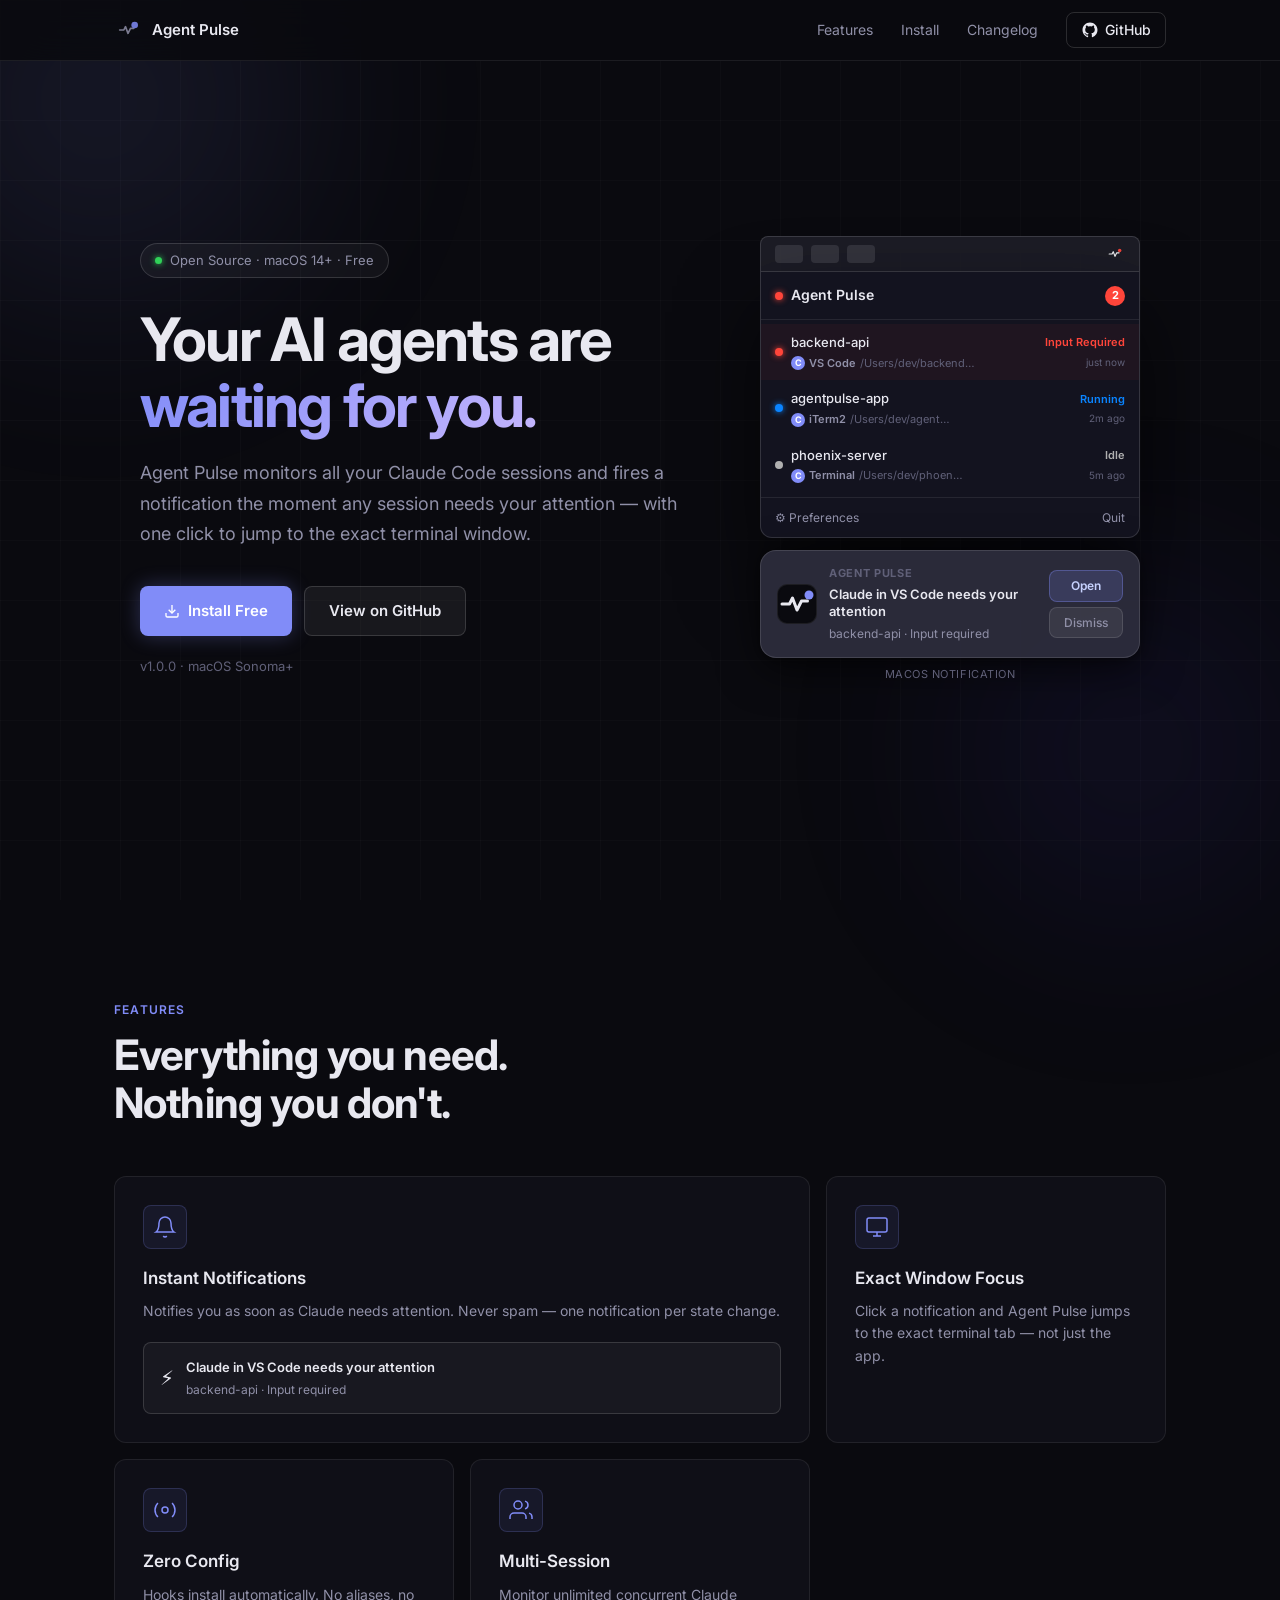
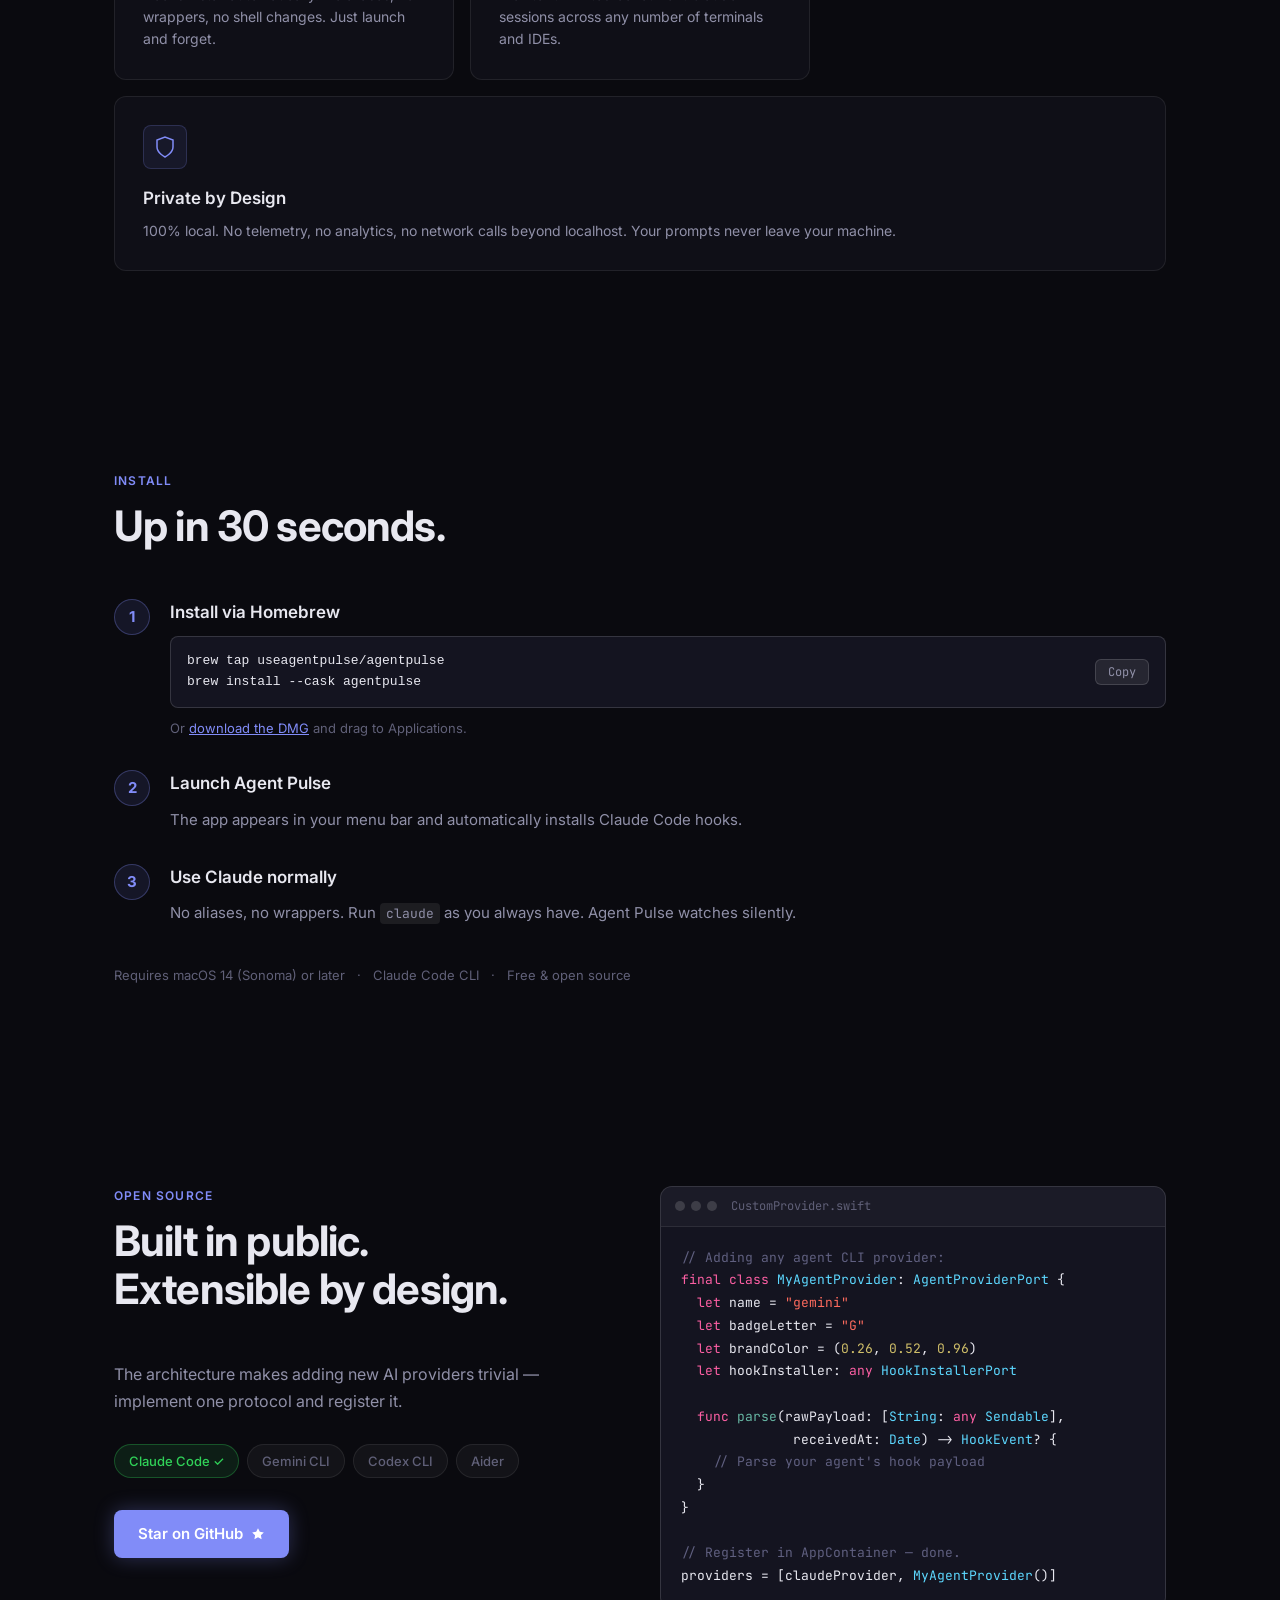
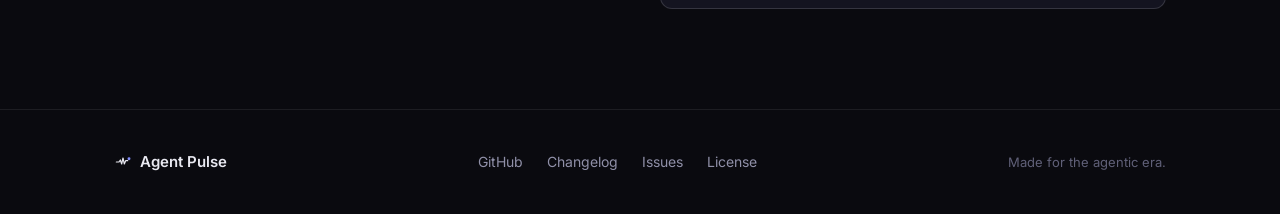
==== commit 4918a209: "Fix notification mockup: move inside hero column, proper macOS banner styling" ====
--- a/index.html
+++ b/index.html
@@ -153,29 +153,29 @@
         <span>Quit</span>
       </div>
     </div>
-  </div>
-
-  <!-- macOS notification mockup -->
-  <div class="notif-mockup">
-    <div class="notif-banner">
-      <div class="notif-banner-icon">
-        <svg width="28" height="20" viewBox="0 0 24 24" fill="none">
-          <rect width="24" height="24" rx="6" fill="#0a0a0f"/>
-          <path d="M2 12 H7 L9 8 L12 16 L15 10 H19" stroke="#e8e8f0" stroke-width="2" stroke-linecap="round" stroke-linejoin="round"/>
-          <circle cx="20" cy="6" r="3" fill="#818CF8"/>
-        </svg>
-      </div>
-      <div class="notif-banner-body">
-        <div class="notif-banner-app">Agent Pulse</div>
-        <div class="notif-banner-title">Claude in VS Code needs your attention</div>
-        <div class="notif-banner-sub">backend-api · Input required</div>
-      </div>
-      <div class="notif-banner-actions">
-        <div class="notif-action notif-action--primary">Open</div>
-        <div class="notif-action">Dismiss</div>
-      </div>
-    </div>
-    <div class="notif-label">macOS notification</div>
+
+    <!-- macOS notification mockup — inside hero-mockup column -->
+    <div class="notif-mockup">
+      <div class="notif-banner">
+        <div class="notif-banner-icon">
+          <svg width="36" height="36" viewBox="0 0 24 24" fill="none">
+            <rect width="24" height="24" rx="6" fill="#0a0a0f"/>
+            <path d="M2 12 H7 L9 8 L12 16 L15 10 H19" stroke="#e8e8f0" stroke-width="2" stroke-linecap="round" stroke-linejoin="round"/>
+            <circle cx="20" cy="6" r="3" fill="#818CF8"/>
+          </svg>
+        </div>
+        <div class="notif-banner-body">
+          <div class="notif-banner-app">AGENT PULSE</div>
+          <div class="notif-banner-title">Claude in VS Code needs your attention</div>
+          <div class="notif-banner-sub">backend-api · Input required</div>
+        </div>
+        <div class="notif-banner-actions">
+          <div class="notif-action notif-action--primary">Open</div>
+          <div class="notif-action">Dismiss</div>
+        </div>
+      </div>
+      <div class="notif-label">macOS notification</div>
+    </div>
   </div>
 </section>
 
--- a/assets/css/style.css
+++ b/assets/css/style.css
@@ -504,40 +504,51 @@
 
 
 /* ── NOTIFICATION MOCKUP ─────────────────────────────────── */
-.notif-mockup {
-  margin-top: 16px;
-}
+.notif-mockup { margin-top: 12px; }
 .notif-banner {
-  display: flex; align-items: center; gap: 10px;
-  background: rgba(40, 40, 55, 0.95);
-  border: 1px solid var(--border-2);
-  border-radius: 14px;
-  padding: 12px 14px;
-  box-shadow: 0 8px 32px rgba(0,0,0,0.5);
-  backdrop-filter: blur(20px);
+  display: flex; align-items: center; gap: 12px;
+  background: rgba(44, 44, 60, 0.96);
+  border: 1px solid rgba(255,255,255,0.12);
+  border-radius: 16px;
+  padding: 14px 16px;
+  box-shadow: 0 12px 40px rgba(0,0,0,0.6), 0 2px 8px rgba(0,0,0,0.3);
+  max-width: 380px;
 }
 .notif-banner-icon {
-  flex-shrink: 0; width: 36px; height: 36px;
-  border-radius: 8px; overflow: hidden;
+  flex-shrink: 0; width: 40px; height: 40px;
+  border-radius: 10px; overflow: hidden;
   display: flex; align-items: center; justify-content: center;
   background: #0a0a0f;
-}
-.notif-banner-icon svg { width: 28px; height: 28px; }
+  border: 1px solid rgba(255,255,255,0.08);
+}
+.notif-banner-icon svg { width: 36px; height: 36px; }
 .notif-banner-body { flex: 1; min-width: 0; }
-.notif-banner-app { font-size: 11px; font-weight: 600; color: var(--text-3); margin-bottom: 2px; letter-spacing: 0.02em; }
-.notif-banner-title { font-size: 13px; font-weight: 600; color: var(--text); line-height: 1.3; }
-.notif-banner-sub { font-size: 12px; color: var(--text-2); margin-top: 2px; }
-.notif-banner-actions { display: flex; flex-direction: column; gap: 4px; flex-shrink: 0; }
+.notif-banner-app {
+  font-size: 11px; font-weight: 700; color: var(--text-3);
+  margin-bottom: 3px; letter-spacing: 0.06em; text-transform: uppercase;
+}
+.notif-banner-title { font-size: 13px; font-weight: 600; color: var(--text); line-height: 1.35; }
+.notif-banner-sub { font-size: 12px; color: var(--text-2); margin-top: 3px; }
+.notif-banner-actions { display: flex; flex-direction: column; gap: 5px; flex-shrink: 0; }
 .notif-action {
   font-size: 12px; font-weight: 500;
-  padding: 4px 12px; border-radius: 6px;
-  background: rgba(255,255,255,0.08);
-  border: 1px solid var(--border-2);
+  padding: 5px 14px; border-radius: 8px;
+  background: rgba(255,255,255,0.07);
+  border: 1px solid rgba(255,255,255,0.12);
   color: var(--text-2); text-align: center; cursor: pointer;
-  white-space: nowrap;
-}
-.notif-action--primary { background: rgba(129,140,248,0.15); border-color: rgba(129,140,248,0.3); color: #a5b4fc; }
-.notif-label { font-size: 11px; color: var(--text-3); text-align: center; margin-top: 8px; letter-spacing: 0.04em; }
+  white-space: nowrap; min-width: 70px;
+}
+.notif-action--primary {
+  background: rgba(129,140,248,0.18);
+  border-color: rgba(129,140,248,0.35);
+  color: #c7d2fe;
+  font-weight: 600;
+}
+.notif-label {
+  font-size: 11px; color: var(--text-3);
+  text-align: center; margin-top: 8px;
+  letter-spacing: 0.05em; text-transform: uppercase;
+}
 
 /* Pulse animation for the dot in menu bar mockup */
 @keyframes pulse-circle {
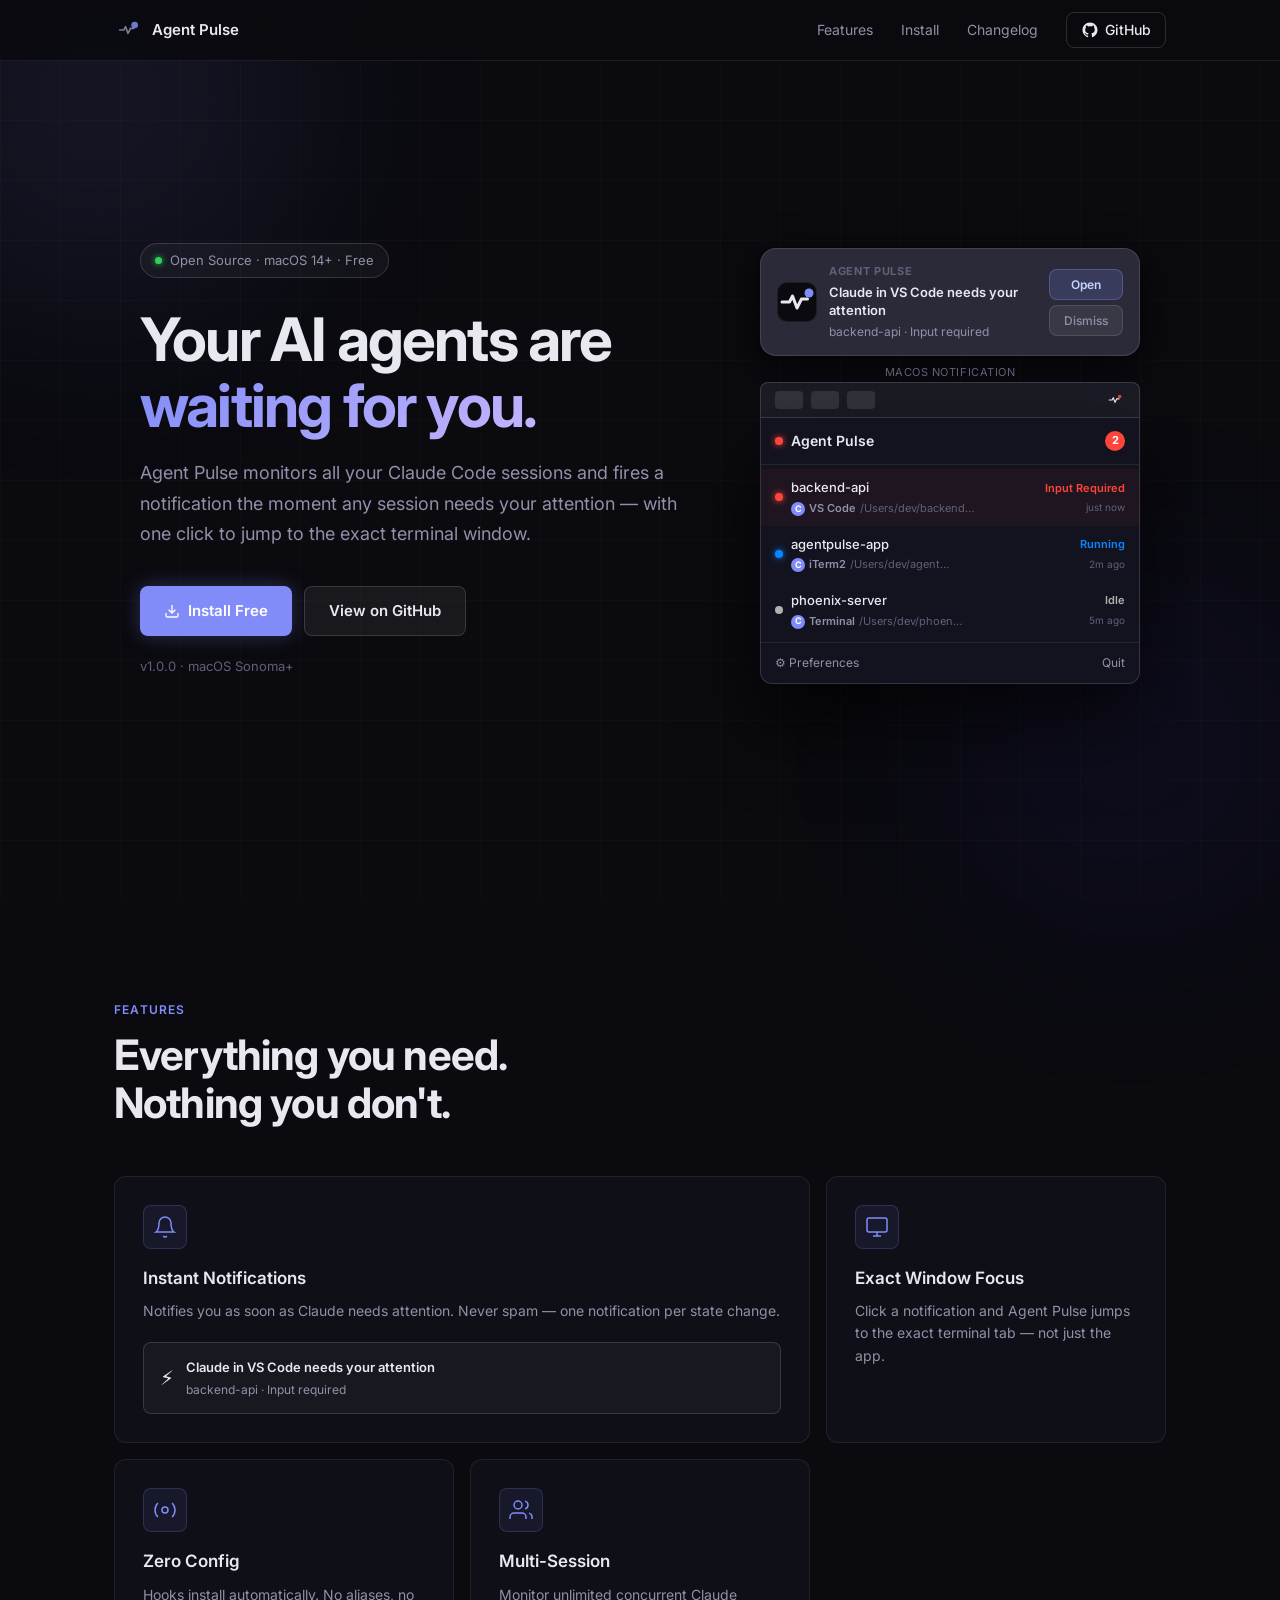
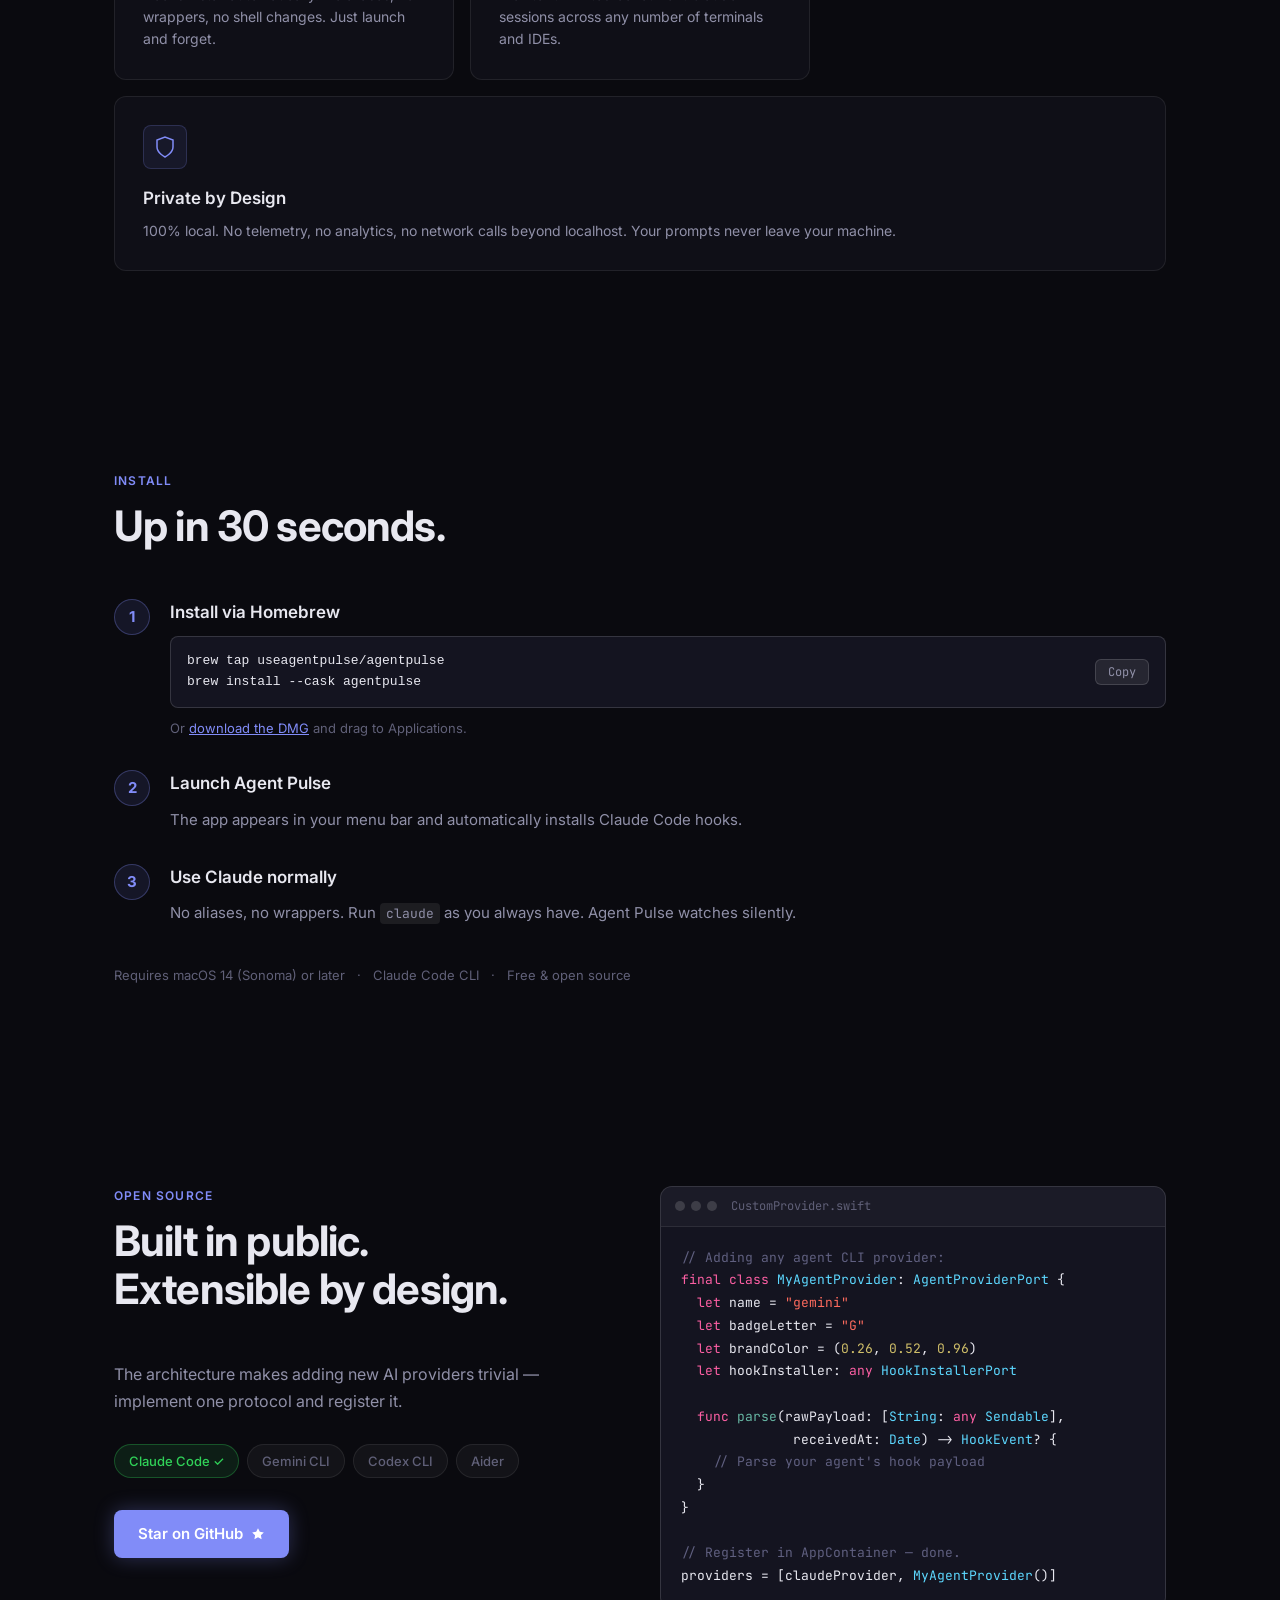
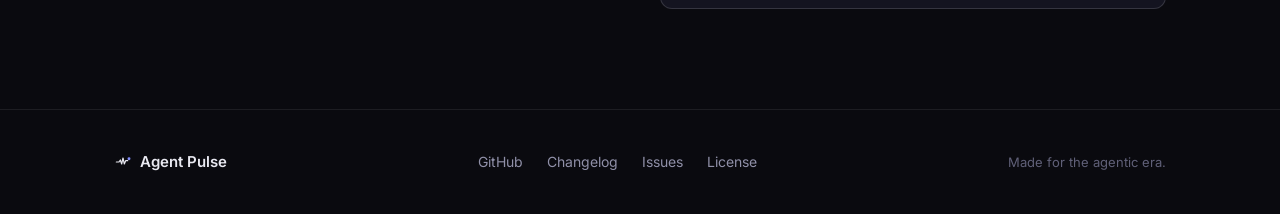
==== commit 006fcea0: "Swap order: notification banner above menu bar popup" ====
--- a/index.html
+++ b/index.html
@@ -69,8 +69,32 @@
     <div class="hero-version">v1.0.0 · macOS Sonoma+</div>
   </div>
 
-  <!-- Animated menu bar mockup -->
+  <!-- Mockup column: notification first, then menu bar popup -->
   <div class="hero-mockup">
+    <!-- macOS notification mockup -->
+    <div class="notif-mockup">
+      <div class="notif-banner">
+        <div class="notif-banner-icon">
+          <svg width="36" height="36" viewBox="0 0 24 24" fill="none">
+            <rect width="24" height="24" rx="6" fill="#0a0a0f"/>
+            <path d="M2 12 H7 L9 8 L12 16 L15 10 H19" stroke="#e8e8f0" stroke-width="2" stroke-linecap="round" stroke-linejoin="round"/>
+            <circle cx="20" cy="6" r="3" fill="#818CF8"/>
+          </svg>
+        </div>
+        <div class="notif-banner-body">
+          <div class="notif-banner-app">AGENT PULSE</div>
+          <div class="notif-banner-title">Claude in VS Code needs your attention</div>
+          <div class="notif-banner-sub">backend-api · Input required</div>
+        </div>
+        <div class="notif-banner-actions">
+          <div class="notif-action notif-action--primary">Open</div>
+          <div class="notif-action">Dismiss</div>
+        </div>
+      </div>
+      <div class="notif-label">macOS notification</div>
+    </div>
+
+    <!-- Menu bar + popup window -->
     <div class="menubar-strip">
       <div class="menubar-icons">
         <div class="mb-icon"></div>
@@ -153,29 +177,6 @@
         <span>Quit</span>
       </div>
     </div>
-
-    <!-- macOS notification mockup — inside hero-mockup column -->
-    <div class="notif-mockup">
-      <div class="notif-banner">
-        <div class="notif-banner-icon">
-          <svg width="36" height="36" viewBox="0 0 24 24" fill="none">
-            <rect width="24" height="24" rx="6" fill="#0a0a0f"/>
-            <path d="M2 12 H7 L9 8 L12 16 L15 10 H19" stroke="#e8e8f0" stroke-width="2" stroke-linecap="round" stroke-linejoin="round"/>
-            <circle cx="20" cy="6" r="3" fill="#818CF8"/>
-          </svg>
-        </div>
-        <div class="notif-banner-body">
-          <div class="notif-banner-app">AGENT PULSE</div>
-          <div class="notif-banner-title">Claude in VS Code needs your attention</div>
-          <div class="notif-banner-sub">backend-api · Input required</div>
-        </div>
-        <div class="notif-banner-actions">
-          <div class="notif-action notif-action--primary">Open</div>
-          <div class="notif-action">Dismiss</div>
-        </div>
-      </div>
-      <div class="notif-label">macOS notification</div>
-    </div>
   </div>
 </section>
 
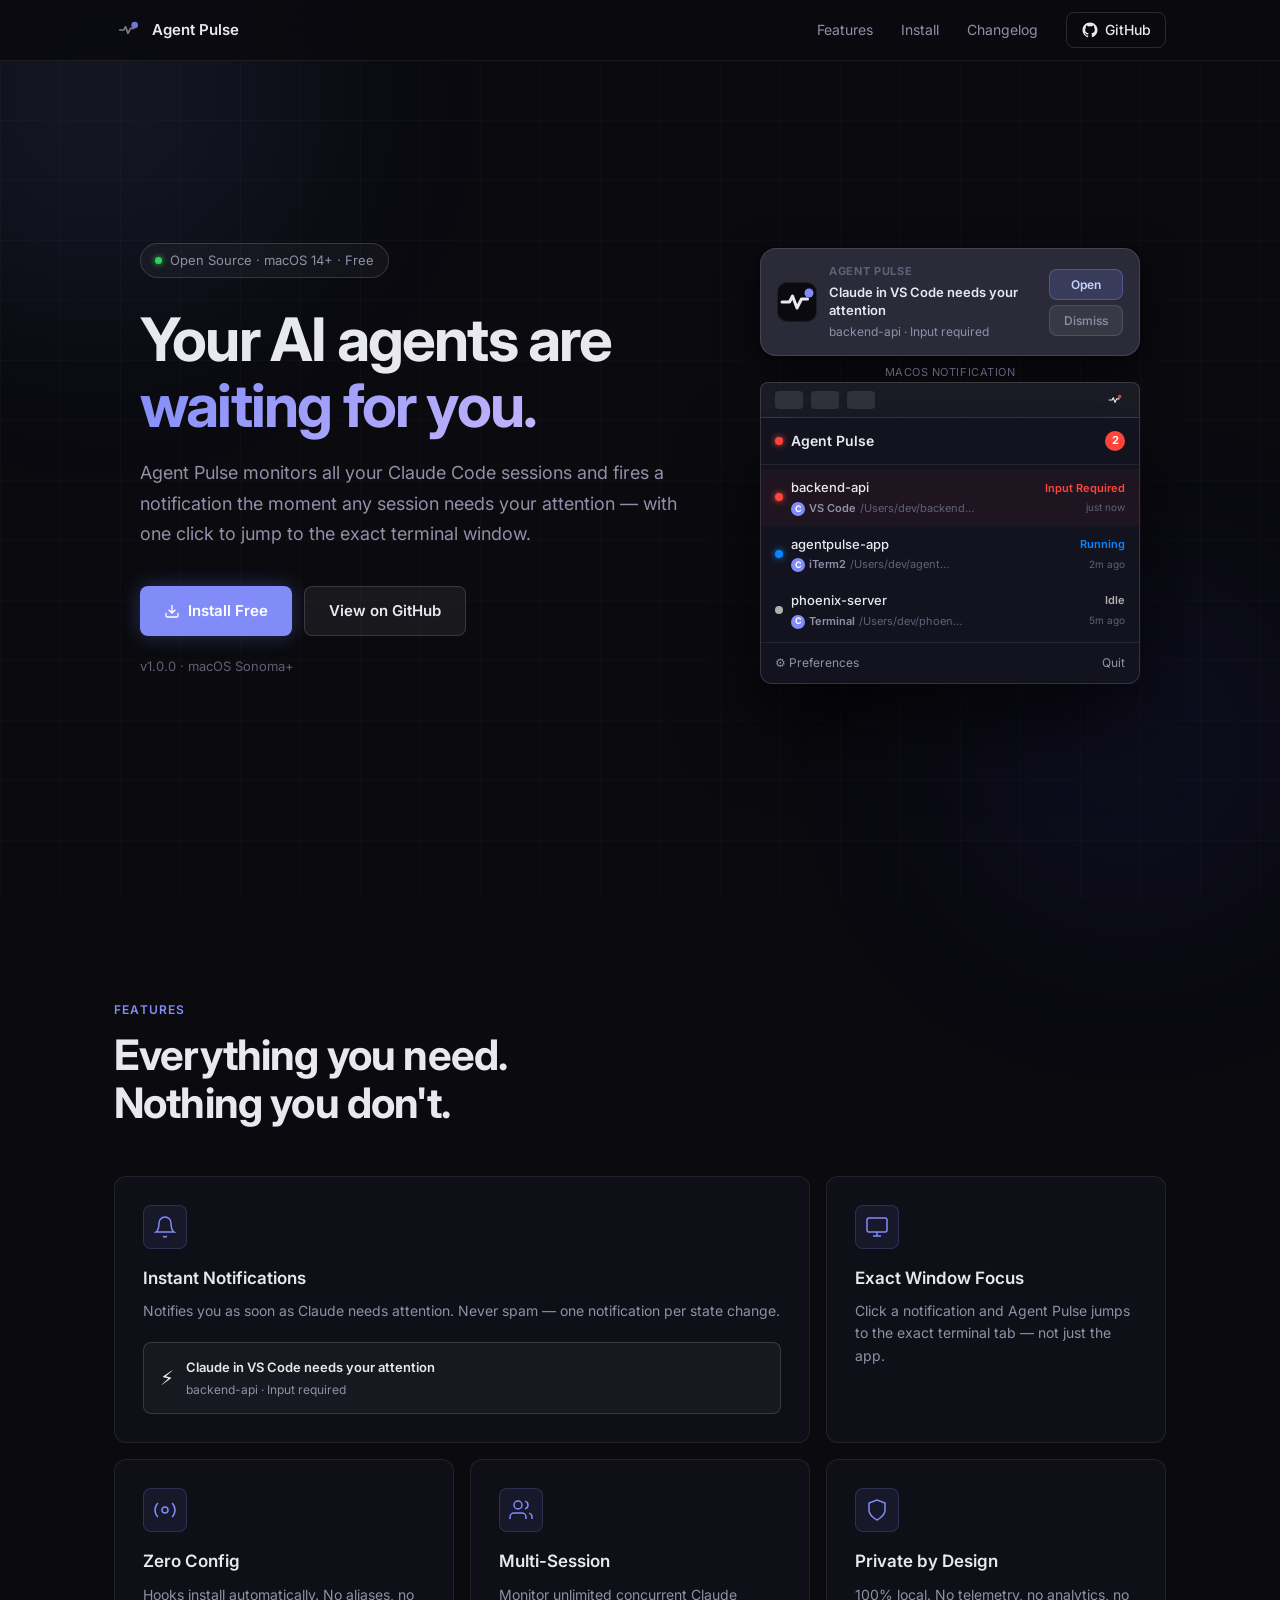
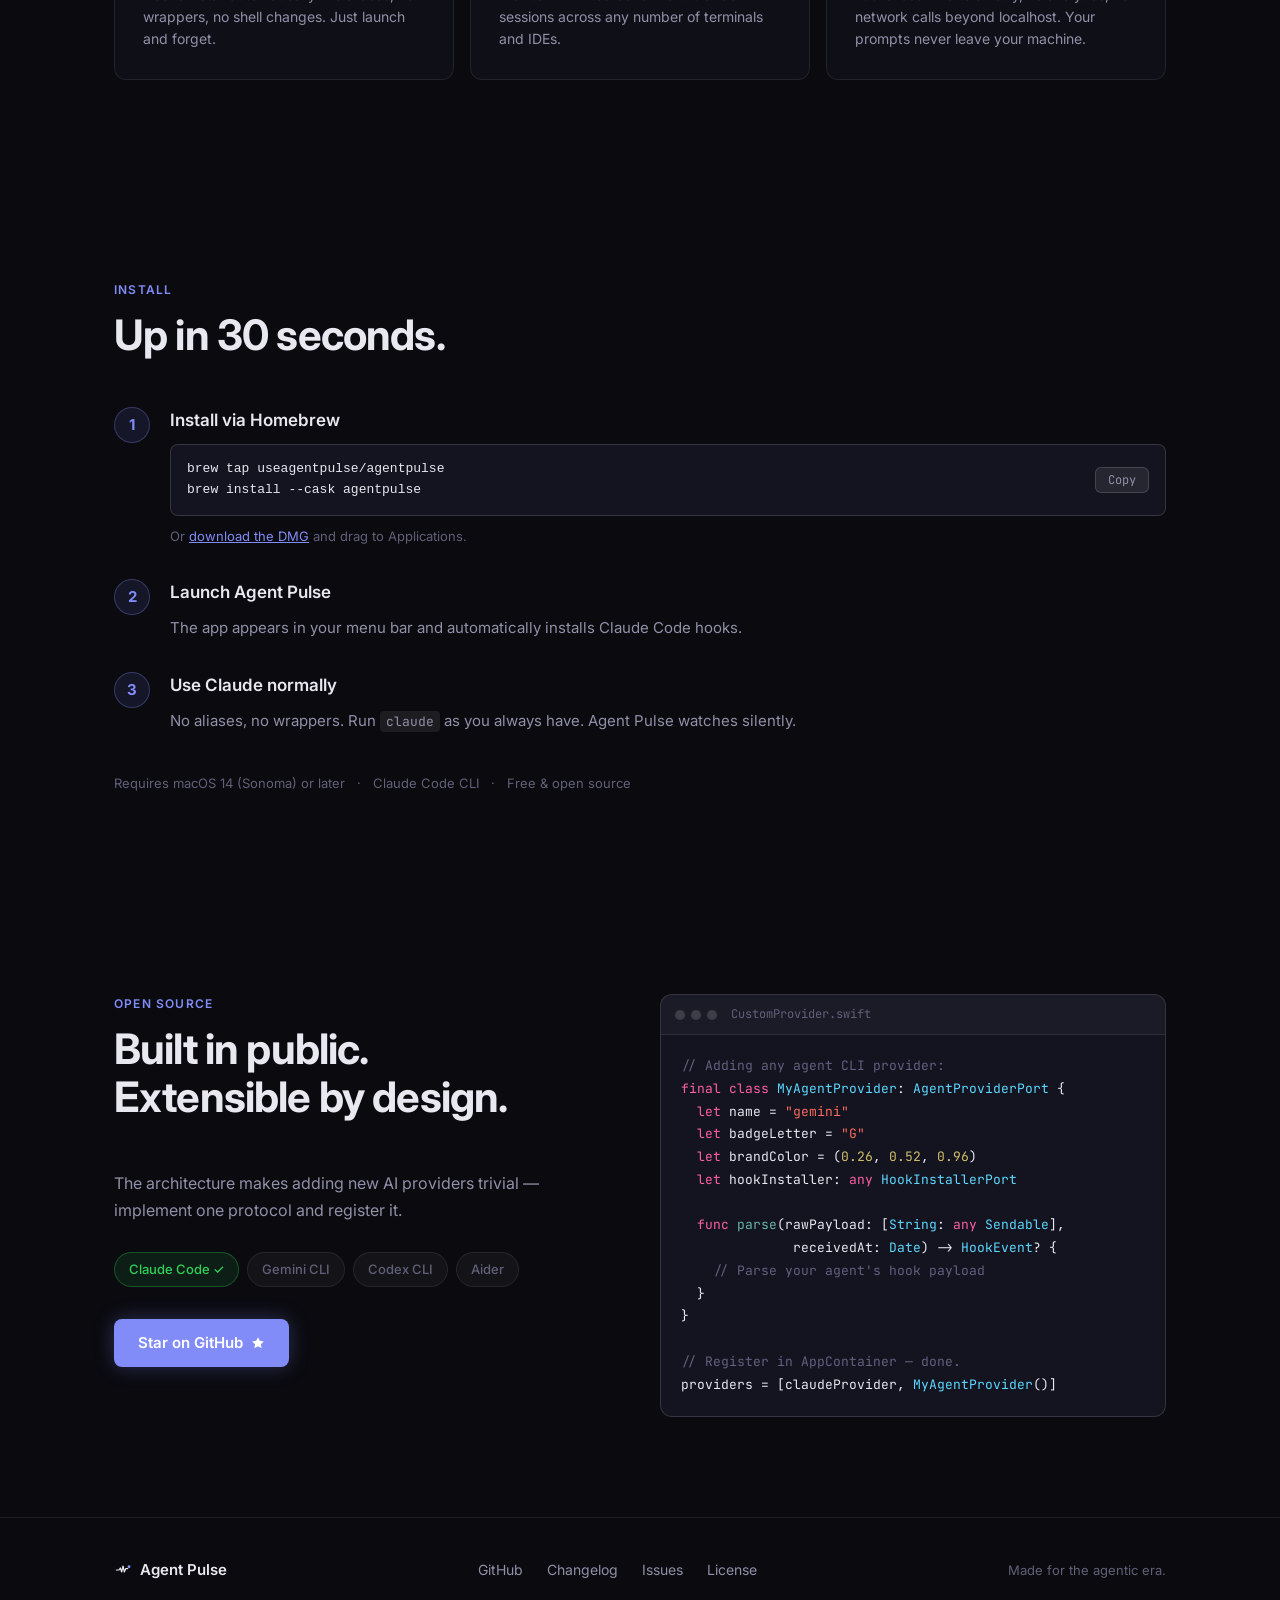
==== commit 32a15a61: "Move Private by Design to 2nd row as regular card" ====
--- a/index.html
+++ b/index.html
@@ -221,7 +221,7 @@
         <h3>Multi-Session</h3>
         <p>Monitor unlimited concurrent Claude sessions across any number of terminals and IDEs.</p>
       </div>
-      <div class="feature-card feature-card--wide">
+      <div class="feature-card">
         <div class="feature-icon">
           <svg width="24" height="24" viewBox="0 0 24 24" fill="none" stroke="currentColor" stroke-width="1.5"><path d="M12 22s8-4 8-10V5l-8-3-8 3v7c0 6 8 10 8 10z"/></svg>
         </div>
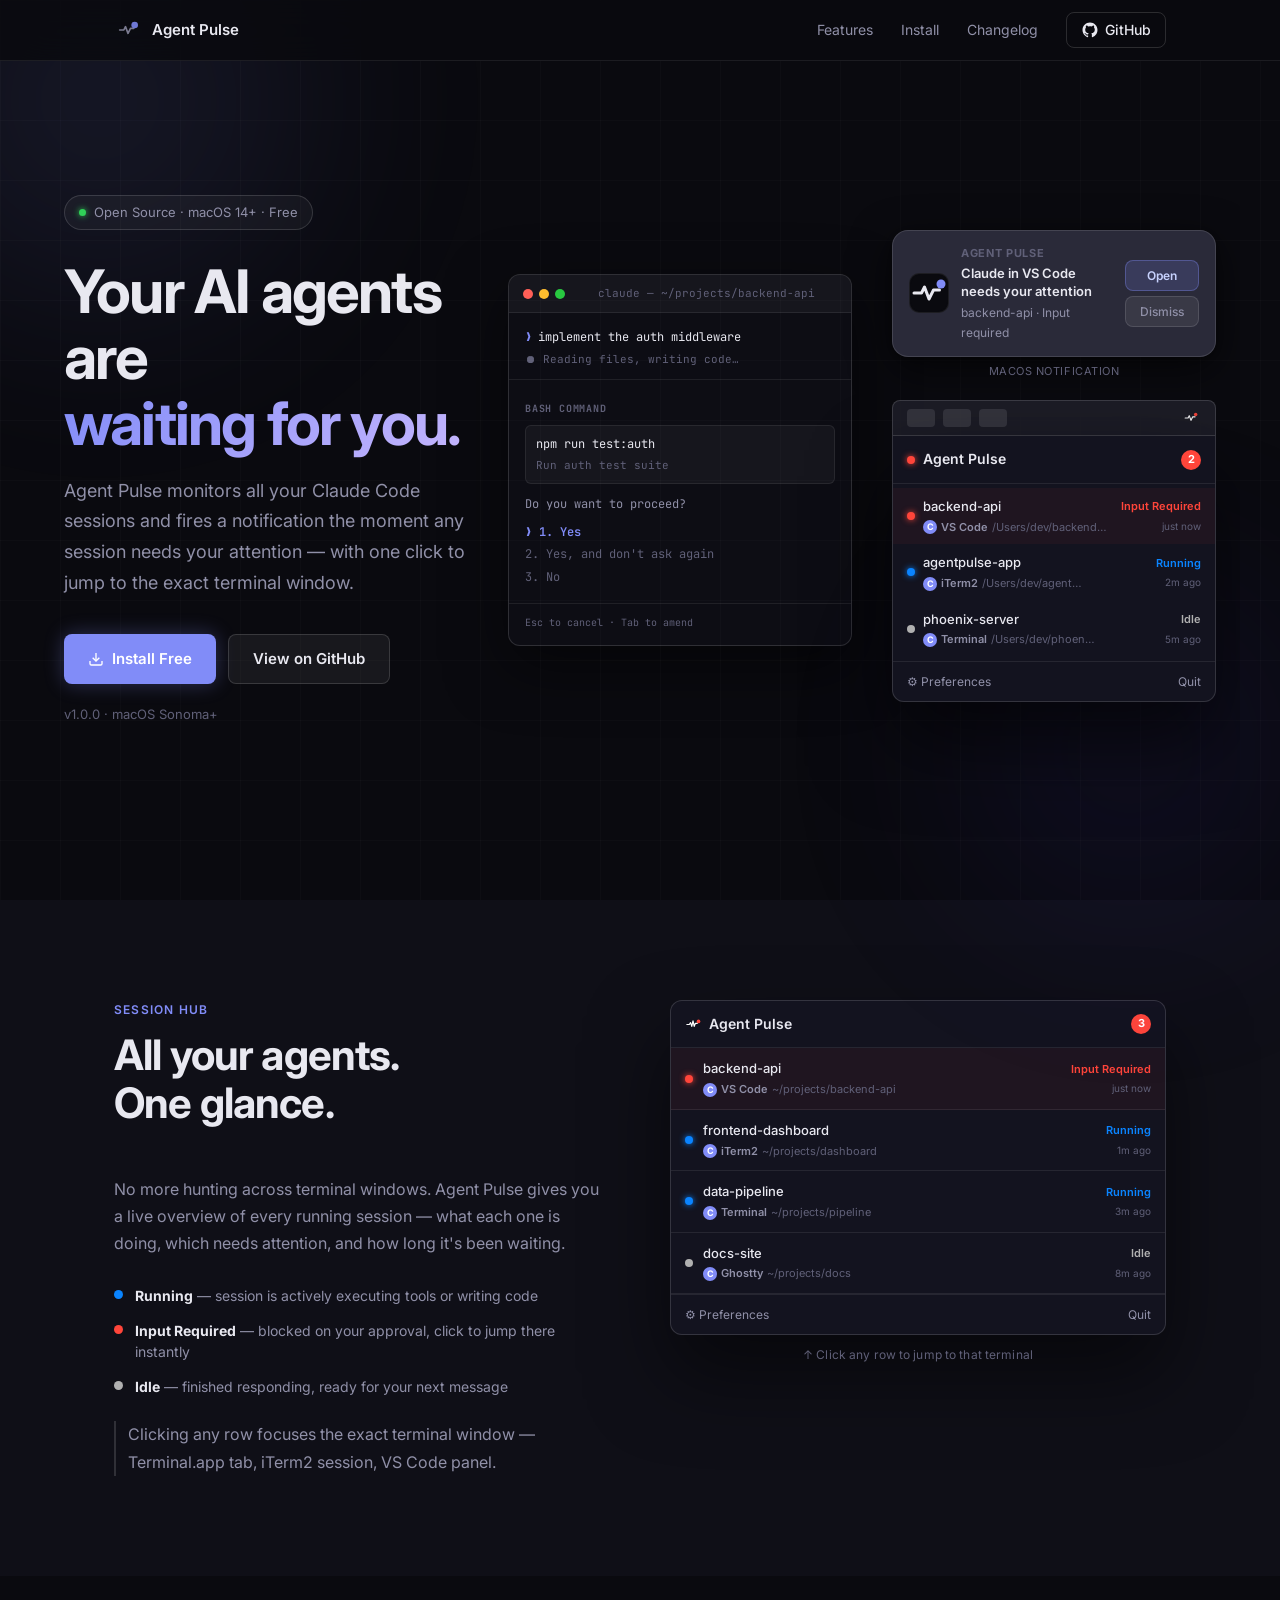
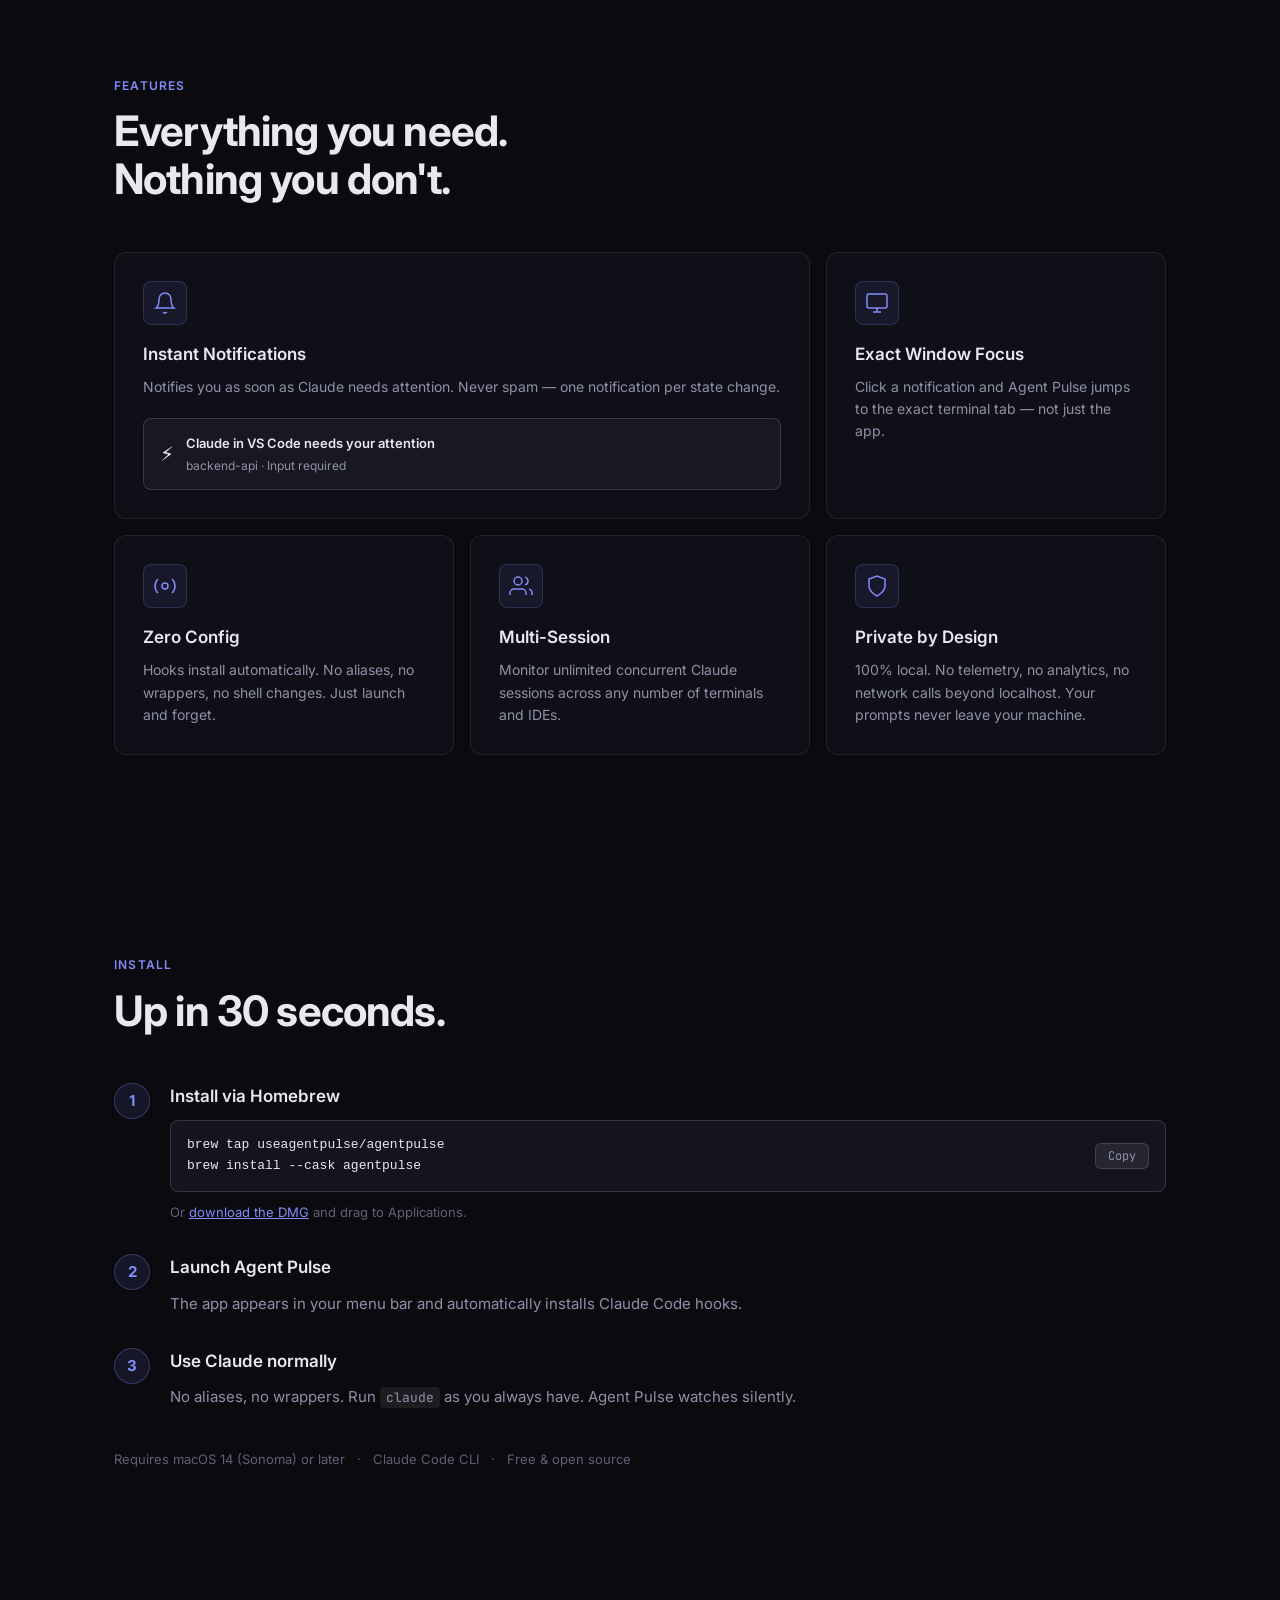
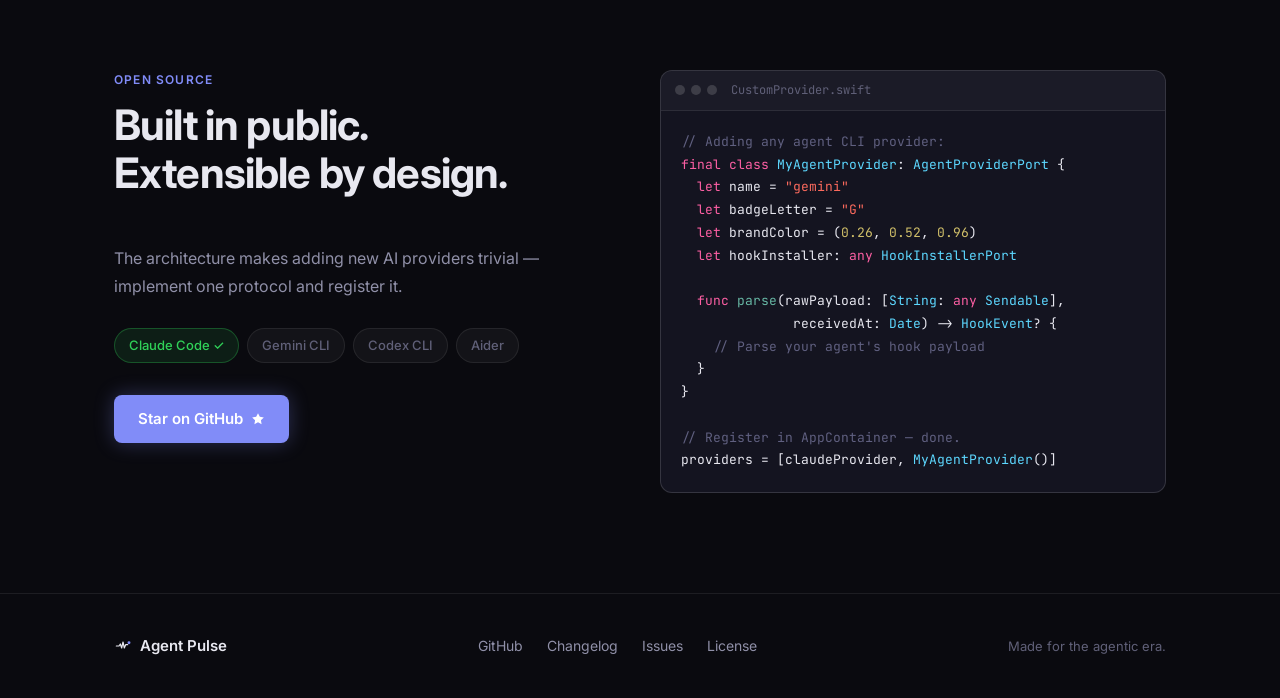
==== commit bed61d6b: "Add terminal permission mockup in hero, add Session Hub section" ====
--- a/index.html
+++ b/index.html
@@ -69,6 +69,41 @@
     <div class="hero-version">v1.0.0 · macOS Sonoma+</div>
   </div>
 
+  <!-- Terminal mockup showing Claude permission prompt -->
+  <div class="terminal-mockup">
+    <div class="terminal-bar">
+      <div class="terminal-dots">
+        <span class="t-dot t-dot--red"></span>
+        <span class="t-dot t-dot--yellow"></span>
+        <span class="t-dot t-dot--green"></span>
+      </div>
+      <div class="terminal-title">claude — ~/projects/backend-api</div>
+    </div>
+    <div class="terminal-body">
+      <div class="terminal-line">
+        <span class="t-prompt">❯</span>
+        <span class="t-cmd"> implement the auth middleware</span>
+      </div>
+      <div class="terminal-line t-dim">⏺ Reading files, writing code…</div>
+      <div class="terminal-sep"></div>
+      <div class="terminal-permission">
+        <div class="t-perm-label">Bash command</div>
+        <div class="t-perm-cmd">
+          <span class="t-perm-code">npm run test:auth</span>
+          <span class="t-perm-desc">Run auth test suite</span>
+        </div>
+        <div class="t-perm-question">Do you want to proceed?</div>
+        <div class="t-perm-options">
+          <div class="t-perm-opt t-perm-opt--selected">❯ 1. Yes</div>
+          <div class="t-perm-opt">  2. Yes, and don't ask again</div>
+          <div class="t-perm-opt">  3. No</div>
+        </div>
+      </div>
+      <div class="terminal-sep"></div>
+      <div class="terminal-hint">Esc to cancel · Tab to amend</div>
+    </div>
+  </div>
+
   <!-- Mockup column: notification first, then menu bar popup -->
   <div class="hero-mockup">
     <!-- macOS notification mockup -->
@@ -175,6 +210,129 @@
       <div class="popup-footer">
         <span>⚙ Preferences</span>
         <span>Quit</span>
+      </div>
+    </div>
+  </div>
+</section>
+
+<!-- SESSION HUB -->
+<section class="session-hub" id="sessions">
+  <div class="container">
+    <div class="session-hub-inner">
+      <div class="session-hub-text">
+        <div class="section-label">Session Hub</div>
+        <h2 class="section-title">All your agents.<br/>One glance.</h2>
+        <p>No more hunting across terminal windows. Agent Pulse gives you a live overview of every running session — what each one is doing, which needs attention, and how long it's been waiting.</p>
+        <ul class="hub-features">
+          <li>
+            <div class="hub-feat-dot" style="background:#0A84FF"></div>
+            <div>
+              <strong>Running</strong> — session is actively executing tools or writing code
+            </div>
+          </li>
+          <li>
+            <div class="hub-feat-dot" style="background:#FF453A"></div>
+            <div>
+              <strong>Input Required</strong> — blocked on your approval, click to jump there instantly
+            </div>
+          </li>
+          <li>
+            <div class="hub-feat-dot" style="background:#B0B0B0"></div>
+            <div>
+              <strong>Idle</strong> — finished responding, ready for your next message
+            </div>
+          </li>
+        </ul>
+        <p class="hub-note">Clicking any row focuses the exact terminal window — Terminal.app tab, iTerm2 session, VS Code panel.</p>
+      </div>
+      <div class="session-hub-mockup">
+        <div class="hub-popup">
+          <div class="hub-popup-header">
+            <div class="hub-header-left">
+              <svg width="16" height="11" viewBox="0 0 24 18" fill="none">
+                <path d="M2 9 H6 L8 6 L10 12 L12 3 L14 12 L16 7 H19" stroke="white" stroke-width="2" stroke-linecap="round" stroke-linejoin="round"/>
+                <circle cx="21" cy="4" r="3" fill="#FF453A"/>
+              </svg>
+              <span>Agent Pulse</span>
+            </div>
+            <span class="hub-badge">3</span>
+          </div>
+          <div class="popup-divider"></div>
+          <div class="hub-session hub-session--permission">
+            <div class="hub-session-left">
+              <div class="status-dot status-dot--red"></div>
+              <div>
+                <div class="hub-session-name">backend-api</div>
+                <div class="session-meta">
+                  <span class="provider-badge">C</span>
+                  <span class="terminal-name">VS Code</span>
+                  <span class="session-path">~/projects/backend-api</span>
+                </div>
+              </div>
+            </div>
+            <div class="hub-session-right">
+              <div class="session-status session-status--red">Input Required</div>
+              <div class="session-time">just now</div>
+            </div>
+          </div>
+          <div class="hub-session">
+            <div class="hub-session-left">
+              <div class="status-dot status-dot--blue"></div>
+              <div>
+                <div class="hub-session-name">frontend-dashboard</div>
+                <div class="session-meta">
+                  <span class="provider-badge">C</span>
+                  <span class="terminal-name">iTerm2</span>
+                  <span class="session-path">~/projects/dashboard</span>
+                </div>
+              </div>
+            </div>
+            <div class="hub-session-right">
+              <div class="session-status session-status--blue">Running</div>
+              <div class="session-time">1m ago</div>
+            </div>
+          </div>
+          <div class="hub-session">
+            <div class="hub-session-left">
+              <div class="status-dot status-dot--blue"></div>
+              <div>
+                <div class="hub-session-name">data-pipeline</div>
+                <div class="session-meta">
+                  <span class="provider-badge">C</span>
+                  <span class="terminal-name">Terminal</span>
+                  <span class="session-path">~/projects/pipeline</span>
+                </div>
+              </div>
+            </div>
+            <div class="hub-session-right">
+              <div class="session-status session-status--blue">Running</div>
+              <div class="session-time">3m ago</div>
+            </div>
+          </div>
+          <div class="hub-session">
+            <div class="hub-session-left">
+              <div class="status-dot status-dot--grey"></div>
+              <div>
+                <div class="hub-session-name">docs-site</div>
+                <div class="session-meta">
+                  <span class="provider-badge">C</span>
+                  <span class="terminal-name">Ghostty</span>
+                  <span class="session-path">~/projects/docs</span>
+                </div>
+              </div>
+            </div>
+            <div class="hub-session-right">
+              <div class="session-status session-status--grey">Idle</div>
+              <div class="session-time">8m ago</div>
+            </div>
+          </div>
+          <div class="popup-divider"></div>
+          <div class="popup-footer">
+            <span>⚙ Preferences</span>
+            <span>Quit</span>
+          </div>
+        </div>
+        <div class="hub-click-hint">↑ Click any row to jump to that terminal</div>
       </div>
     </div>
   </div>
--- a/assets/css/style.css
+++ b/assets/css/style.css
@@ -86,8 +86,8 @@
   min-height: 100vh; display: flex; align-items: center;
   padding: 100px 24px 80px;
   position: relative; overflow: hidden;
-  max-width: 1100px; margin: 0 auto;
-  gap: 60px; flex-wrap: wrap; justify-content: center;
+  max-width: 1200px; margin: 0 auto;
+  gap: 40px; flex-wrap: wrap; justify-content: center;
 }
 .hero-bg { position: fixed; inset: 0; pointer-events: none; z-index: 0; }
 .grid-lines {
@@ -156,7 +156,7 @@
 
 /* ── MENU BAR MOCKUP ─────────────────────────────────────── */
 .hero-mockup { position: relative; z-index: 1; flex: 1 1 320px; max-width: 380px; }
-.menubar-strip {
+.menubar-strip { margin-top: 20px;
   background: rgba(30,30,40,0.9);
   border: 1px solid var(--border-2);
   border-radius: var(--radius-sm) var(--radius-sm) 0 0;
@@ -504,7 +504,7 @@
 
 
 /* ── NOTIFICATION MOCKUP ─────────────────────────────────── */
-.notif-mockup { margin-top: 12px; }
+.notif-mockup { margin-top: 12px; margin-bottom: 4px; }
 .notif-banner {
   display: flex; align-items: center; gap: 12px;
   background: rgba(44, 44, 60, 0.96);
@@ -546,7 +546,7 @@
 }
 .notif-label {
   font-size: 11px; color: var(--text-3);
-  text-align: center; margin-top: 8px;
+  text-align: center; margin-top: 6px; margin-bottom: 0;
   letter-spacing: 0.05em; text-transform: uppercase;
 }
 
@@ -572,3 +572,93 @@
   .roadmap-grid { grid-template-columns: 1fr; }
   .nav-links a:not(.nav-github) { display: none; }
 }
+
+/* ── TERMINAL MOCKUP ─────────────────────────────────────── */
+.terminal-mockup {
+  flex: 1 1 340px; max-width: 440px;
+  border-radius: var(--radius);
+  border: 1px solid var(--border-2);
+  overflow: hidden;
+  background: #0d0d14;
+  box-shadow: 0 20px 60px rgba(0,0,0,0.5);
+  font-family: 'JetBrains Mono', monospace;
+}
+.terminal-bar {
+  display: flex; align-items: center; gap: 10px;
+  padding: 10px 14px;
+  background: rgba(255,255,255,0.04);
+  border-bottom: 1px solid var(--border);
+}
+.terminal-dots { display: flex; gap: 6px; }
+.t-dot { width: 10px; height: 10px; border-radius: 50%; }
+.t-dot--red    { background: #FF5F57; }
+.t-dot--yellow { background: #FEBC2E; }
+.t-dot--green  { background: #28C840; }
+.terminal-title { font-size: 11px; color: var(--text-3); margin: 0 auto; }
+.terminal-body { padding: 14px 16px; font-size: 12px; line-height: 1.7; }
+.terminal-line { display: flex; gap: 6px; margin-bottom: 2px; }
+.t-prompt { color: #818CF8; font-weight: 700; }
+.t-cmd { color: var(--text); }
+.t-dim { color: var(--text-3); font-size: 11px; margin-bottom: 8px; }
+.terminal-sep {
+  height: 1px; background: var(--border);
+  margin: 10px -16px; width: calc(100% + 32px);
+}
+.terminal-permission { padding: 10px 0 6px; }
+.t-perm-label { font-size: 10px; font-weight: 700; color: var(--text-3); letter-spacing: 0.08em; text-transform: uppercase; margin-bottom: 8px; }
+.t-perm-cmd { background: rgba(255,255,255,0.04); border: 1px solid var(--border); border-radius: 6px; padding: 8px 10px; margin-bottom: 10px; }
+.t-perm-code { color: var(--text); font-size: 12px; display: block; }
+.t-perm-desc { color: var(--text-3); font-size: 11px; margin-top: 2px; display: block; }
+.t-perm-question { color: var(--text-2); font-size: 12px; margin-bottom: 8px; }
+.t-perm-options { display: flex; flex-direction: column; gap: 2px; }
+.t-perm-opt { font-size: 12px; color: var(--text-3); }
+.t-perm-opt--selected { color: #818CF8; font-weight: 600; }
+.terminal-hint { font-size: 10px; color: var(--text-3); margin-top: 8px; }
+
+/* ── SESSION HUB ─────────────────────────────────────────── */
+.session-hub { padding: 100px 0; background: var(--bg-2); }
+.session-hub-inner {
+  display: flex; gap: 60px; align-items: flex-start; flex-wrap: wrap;
+}
+.session-hub-text { flex: 1 1 360px; }
+.session-hub-text p { font-size: 16px; color: var(--text-2); line-height: 1.7; margin-bottom: 28px; }
+.hub-features { list-style: none; display: flex; flex-direction: column; gap: 14px; margin-bottom: 24px; }
+.hub-features li { display: flex; align-items: flex-start; gap: 12px; font-size: 14px; color: var(--text-2); line-height: 1.5; }
+.hub-features li strong { color: var(--text); }
+.hub-feat-dot { width: 9px; height: 9px; border-radius: 50%; flex-shrink: 0; margin-top: 5px; }
+.hub-note { font-size: 13px; color: var(--text-3); border-left: 2px solid var(--border-2); padding-left: 12px; margin-bottom: 0 !important; }
+.session-hub-mockup { flex: 1 1 360px; }
+.hub-popup {
+  background: rgba(20,20,32,0.98);
+  border: 1px solid var(--border-2);
+  border-radius: var(--radius);
+  overflow: hidden;
+  box-shadow: 0 40px 80px rgba(0,0,0,0.5);
+}
+.hub-popup-header {
+  display: flex; align-items: center; justify-content: space-between;
+  padding: 12px 14px;
+}
+.hub-header-left { display: flex; align-items: center; gap: 8px; font-weight: 600; font-size: 14px; }
+.hub-badge {
+  background: var(--red); color: white;
+  width: 20px; height: 20px; border-radius: 50%;
+  font-size: 11px; font-weight: 700;
+  display: flex; align-items: center; justify-content: center;
+}
+.hub-session {
+  display: flex; align-items: center; justify-content: space-between;
+  padding: 10px 14px; gap: 8px;
+  border-bottom: 1px solid var(--border);
+  transition: background 0.15s; cursor: pointer;
+}
+.hub-session:hover { background: rgba(255,255,255,0.04); }
+.hub-session--permission { background: rgba(255,69,58,0.05); }
+.hub-session:last-of-type { border-bottom: none; }
+.hub-session-left { display: flex; align-items: center; gap: 10px; flex: 1; min-width: 0; }
+.hub-session-name { font-size: 13px; font-weight: 500; color: var(--text); margin-bottom: 2px; }
+.hub-session-right { text-align: right; flex-shrink: 0; }
+.hub-click-hint {
+  text-align: center; font-size: 12px; color: var(--text-3);
+  margin-top: 10px; letter-spacing: 0.01em;
+}
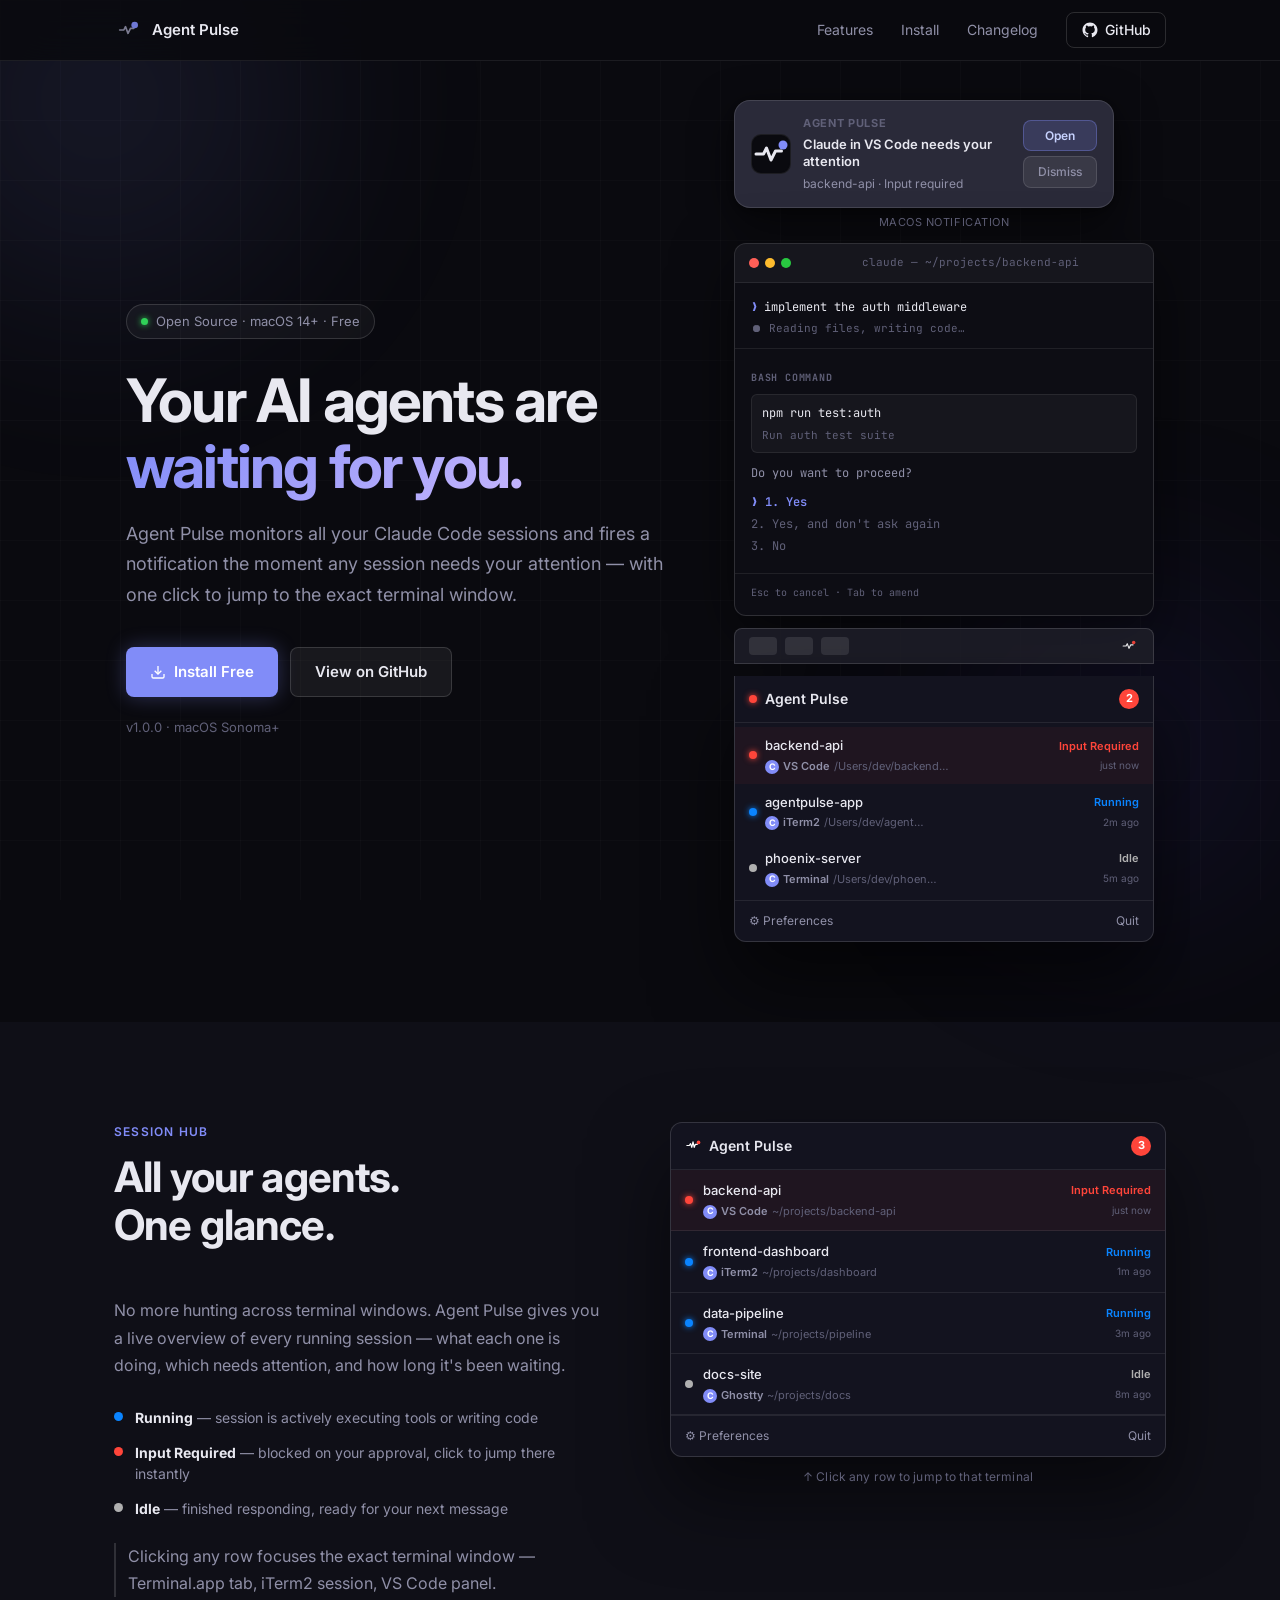
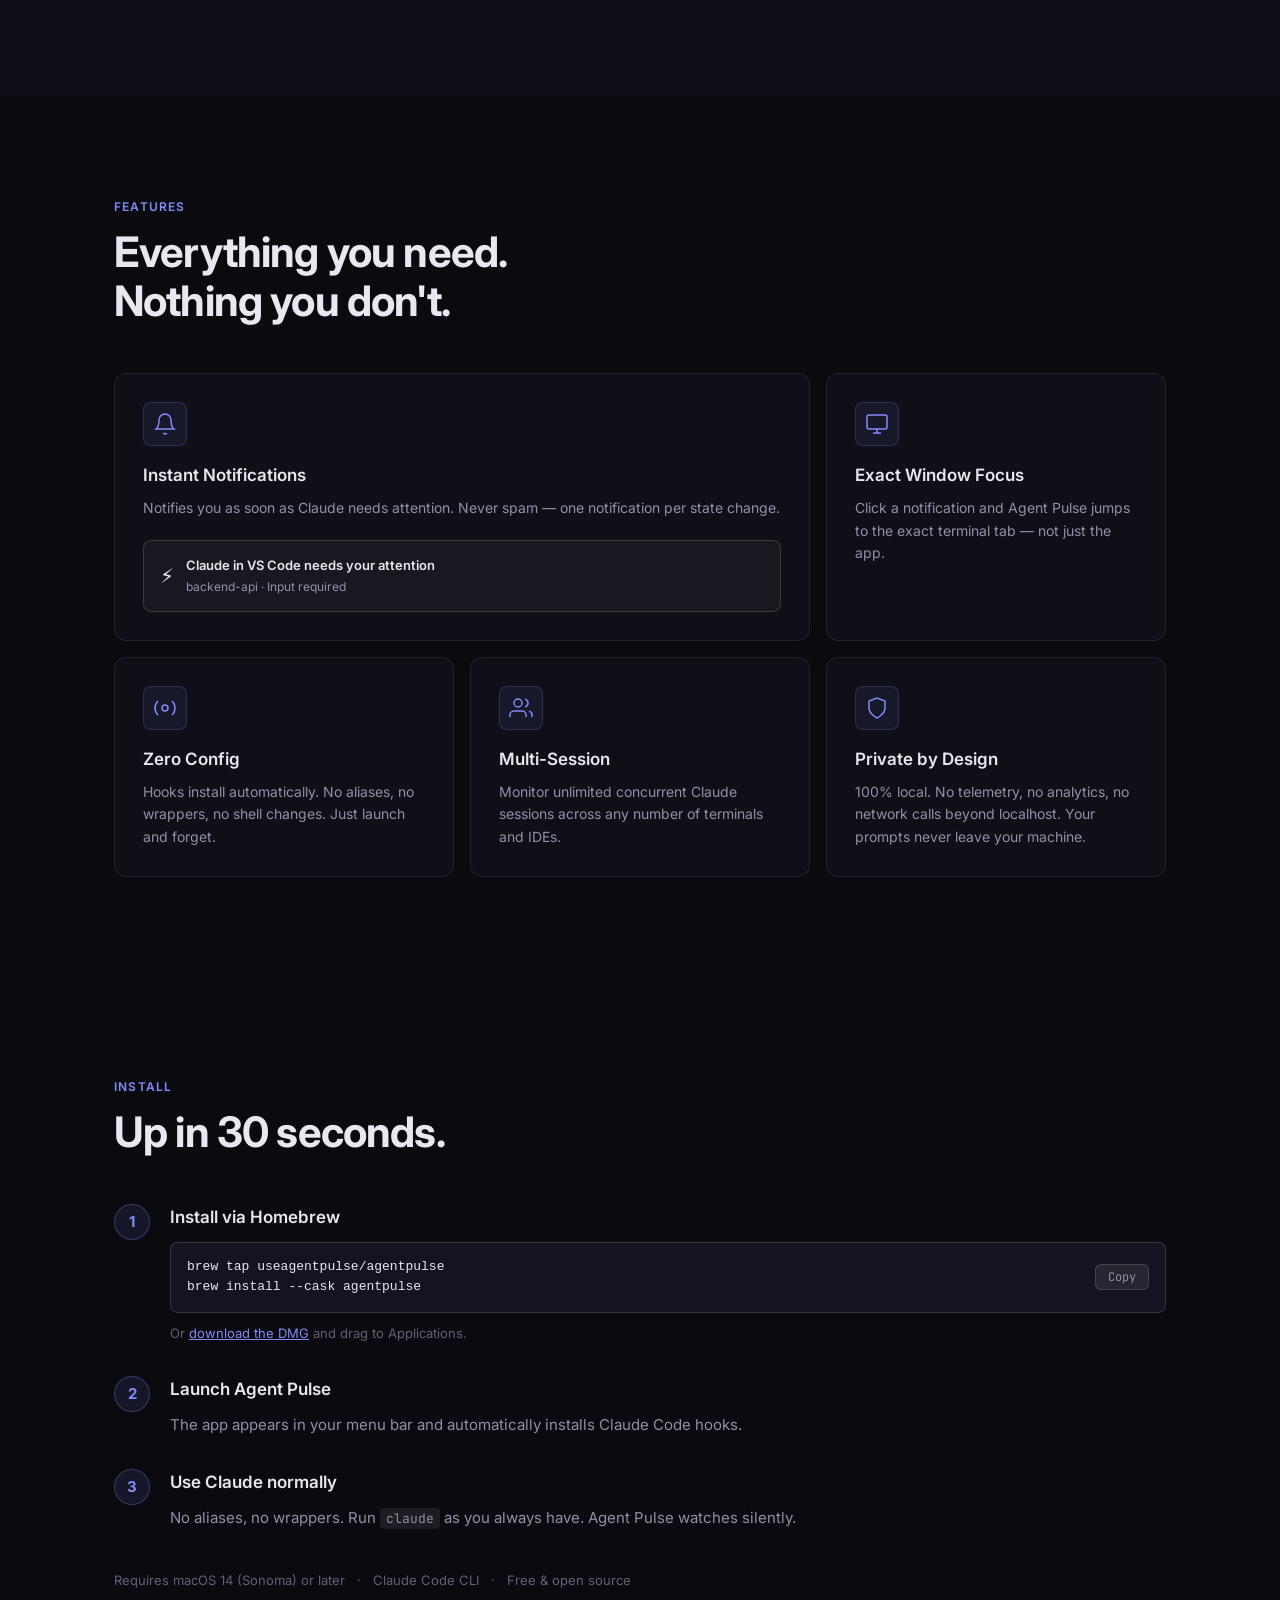
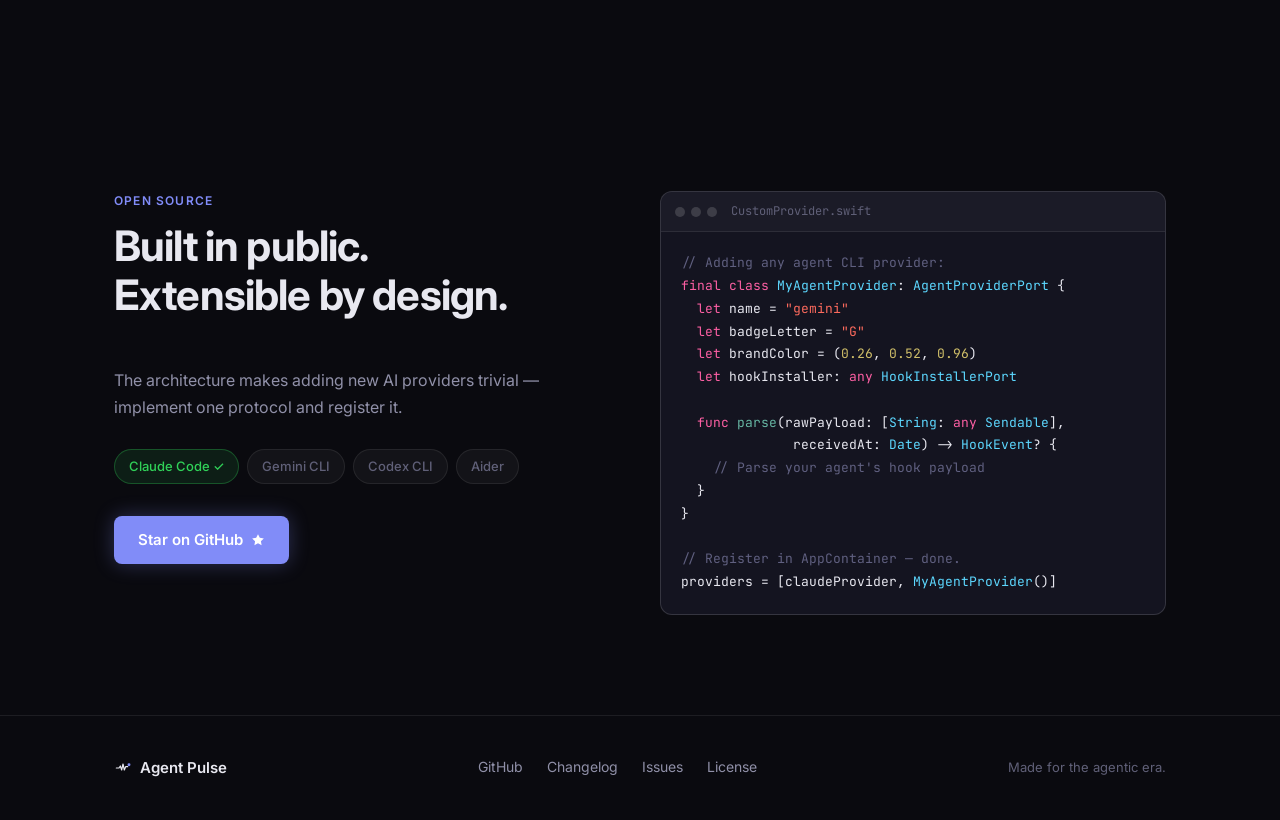
==== commit 6c017f9b: "Consolidate hero into 2 columns: text left, stacked mockups right" ====
--- a/index.html
+++ b/index.html
@@ -69,41 +69,6 @@
     <div class="hero-version">v1.0.0 · macOS Sonoma+</div>
   </div>
 
-  <!-- Terminal mockup showing Claude permission prompt -->
-  <div class="terminal-mockup">
-    <div class="terminal-bar">
-      <div class="terminal-dots">
-        <span class="t-dot t-dot--red"></span>
-        <span class="t-dot t-dot--yellow"></span>
-        <span class="t-dot t-dot--green"></span>
-      </div>
-      <div class="terminal-title">claude — ~/projects/backend-api</div>
-    </div>
-    <div class="terminal-body">
-      <div class="terminal-line">
-        <span class="t-prompt">❯</span>
-        <span class="t-cmd"> implement the auth middleware</span>
-      </div>
-      <div class="terminal-line t-dim">⏺ Reading files, writing code…</div>
-      <div class="terminal-sep"></div>
-      <div class="terminal-permission">
-        <div class="t-perm-label">Bash command</div>
-        <div class="t-perm-cmd">
-          <span class="t-perm-code">npm run test:auth</span>
-          <span class="t-perm-desc">Run auth test suite</span>
-        </div>
-        <div class="t-perm-question">Do you want to proceed?</div>
-        <div class="t-perm-options">
-          <div class="t-perm-opt t-perm-opt--selected">❯ 1. Yes</div>
-          <div class="t-perm-opt">  2. Yes, and don't ask again</div>
-          <div class="t-perm-opt">  3. No</div>
-        </div>
-      </div>
-      <div class="terminal-sep"></div>
-      <div class="terminal-hint">Esc to cancel · Tab to amend</div>
-    </div>
-  </div>
-
   <!-- Mockup column: notification first, then menu bar popup -->
   <div class="hero-mockup">
     <!-- macOS notification mockup -->
@@ -127,6 +92,42 @@
         </div>
       </div>
       <div class="notif-label">macOS notification</div>
+    </div>
+
+    <!-- Terminal: Claude waiting for permission -->
+    <!-- Terminal mockup showing Claude permission prompt -->
+    <div class="terminal-mockup">
+      <div class="terminal-bar">
+        <div class="terminal-dots">
+          <span class="t-dot t-dot--red"></span>
+          <span class="t-dot t-dot--yellow"></span>
+          <span class="t-dot t-dot--green"></span>
+        </div>
+        <div class="terminal-title">claude — ~/projects/backend-api</div>
+      </div>
+      <div class="terminal-body">
+        <div class="terminal-line">
+          <span class="t-prompt">❯</span>
+          <span class="t-cmd"> implement the auth middleware</span>
+        </div>
+        <div class="terminal-line t-dim">⏺ Reading files, writing code…</div>
+        <div class="terminal-sep"></div>
+        <div class="terminal-permission">
+          <div class="t-perm-label">Bash command</div>
+          <div class="t-perm-cmd">
+            <span class="t-perm-code">npm run test:auth</span>
+            <span class="t-perm-desc">Run auth test suite</span>
+          </div>
+          <div class="t-perm-question">Do you want to proceed?</div>
+          <div class="t-perm-options">
+            <div class="t-perm-opt t-perm-opt--selected">❯ 1. Yes</div>
+            <div class="t-perm-opt">  2. Yes, and don't ask again</div>
+            <div class="t-perm-opt">  3. No</div>
+          </div>
+        </div>
+        <div class="terminal-sep"></div>
+        <div class="terminal-hint">Esc to cancel · Tab to amend</div>
+      </div>
     </div>
 
     <!-- Menu bar + popup window -->
--- a/assets/css/style.css
+++ b/assets/css/style.css
@@ -86,8 +86,8 @@
   min-height: 100vh; display: flex; align-items: center;
   padding: 100px 24px 80px;
   position: relative; overflow: hidden;
-  max-width: 1200px; margin: 0 auto;
-  gap: 40px; flex-wrap: wrap; justify-content: center;
+  max-width: 1100px; margin: 0 auto;
+  gap: 48px; flex-wrap: wrap; justify-content: center;
 }
 .hero-bg { position: fixed; inset: 0; pointer-events: none; z-index: 0; }
 .grid-lines {
@@ -155,8 +155,8 @@
 .btn-ghost:hover { background: rgba(255,255,255,0.1); }
 
 /* ── MENU BAR MOCKUP ─────────────────────────────────────── */
-.hero-mockup { position: relative; z-index: 1; flex: 1 1 320px; max-width: 380px; }
-.menubar-strip { margin-top: 20px;
+.hero-mockup { position: relative; z-index: 1; flex: 1 1 380px; max-width: 420px; display: flex; flex-direction: column; gap: 12px; }
+.menubar-strip { margin-top: 0;
   background: rgba(30,30,40,0.9);
   border: 1px solid var(--border-2);
   border-radius: var(--radius-sm) var(--radius-sm) 0 0;
@@ -504,7 +504,7 @@
 
 
 /* ── NOTIFICATION MOCKUP ─────────────────────────────────── */
-.notif-mockup { margin-top: 12px; margin-bottom: 4px; }
+.notif-mockup { margin-top: 0; margin-bottom: 0; }
 .notif-banner {
   display: flex; align-items: center; gap: 12px;
   background: rgba(44, 44, 60, 0.96);
@@ -575,7 +575,7 @@
 
 /* ── TERMINAL MOCKUP ─────────────────────────────────────── */
 .terminal-mockup {
-  flex: 1 1 340px; max-width: 440px;
+  width: 100%;
   border-radius: var(--radius);
   border: 1px solid var(--border-2);
   overflow: hidden;
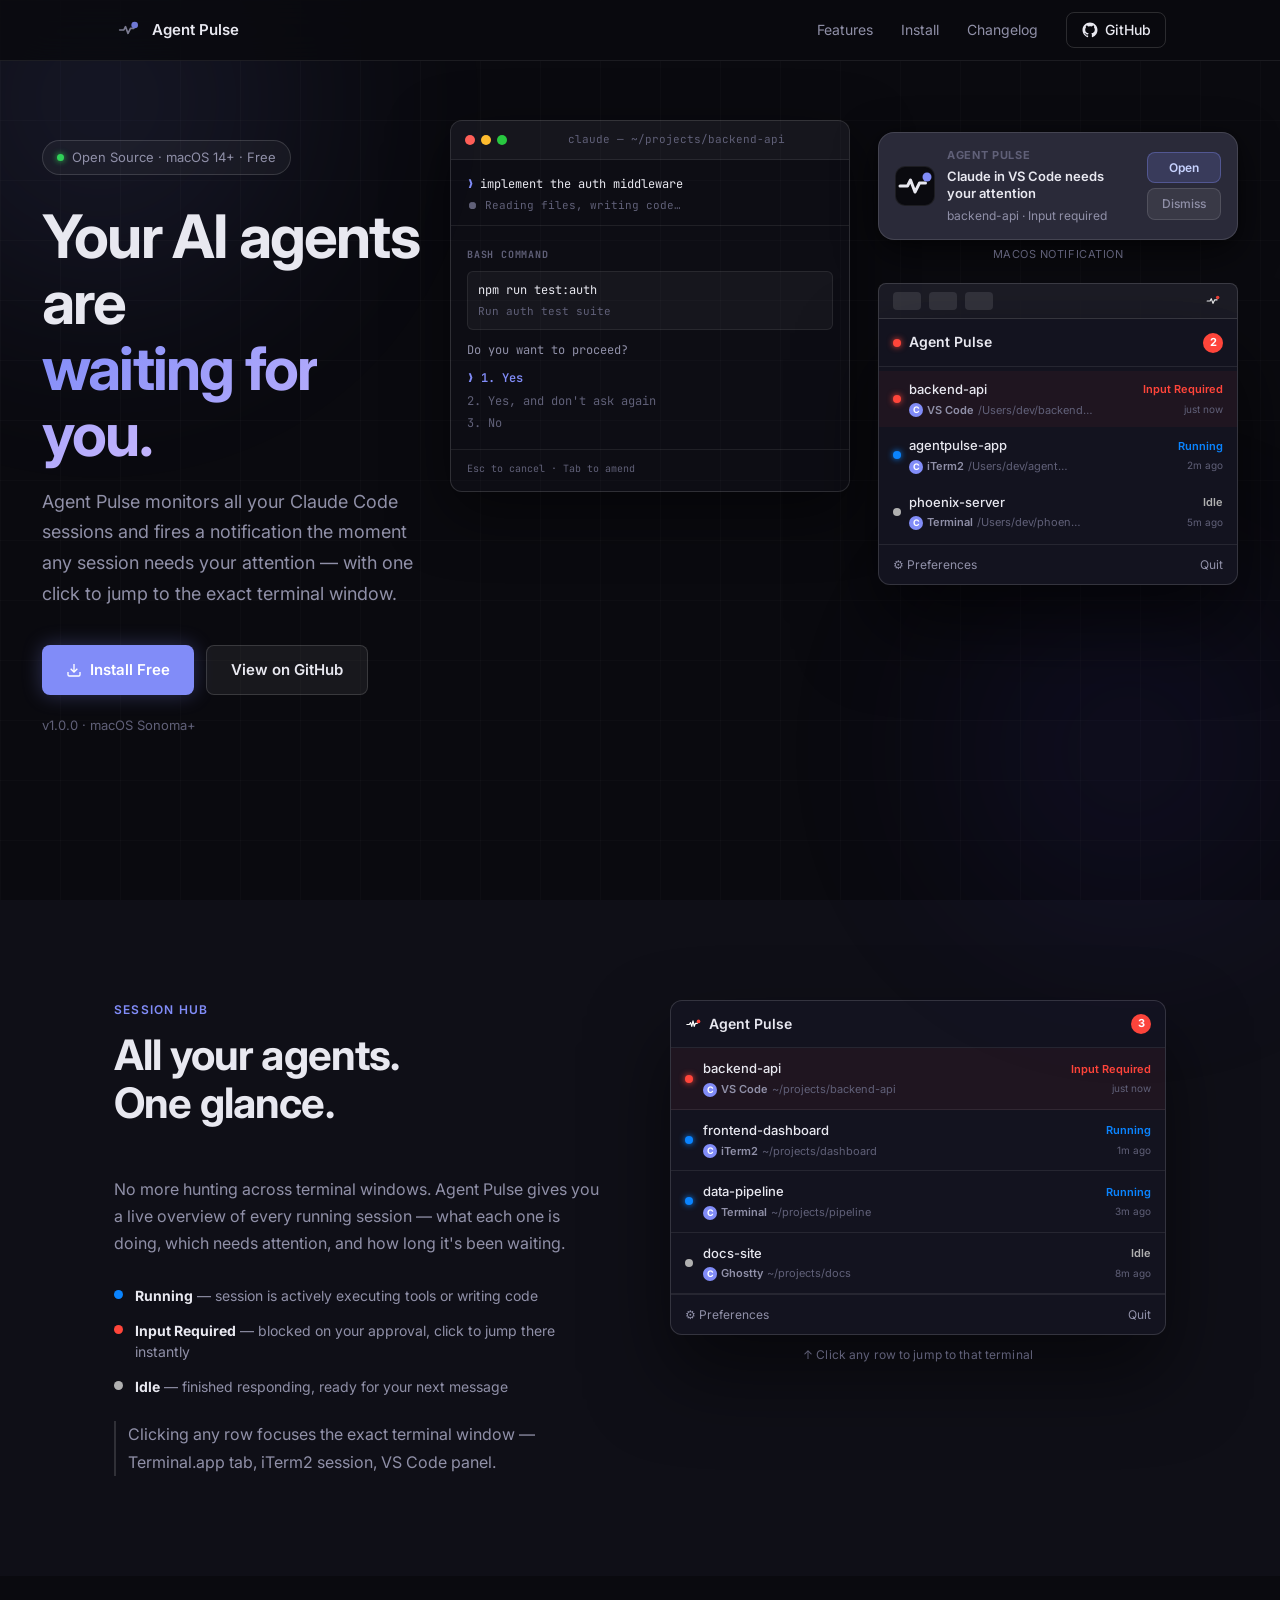
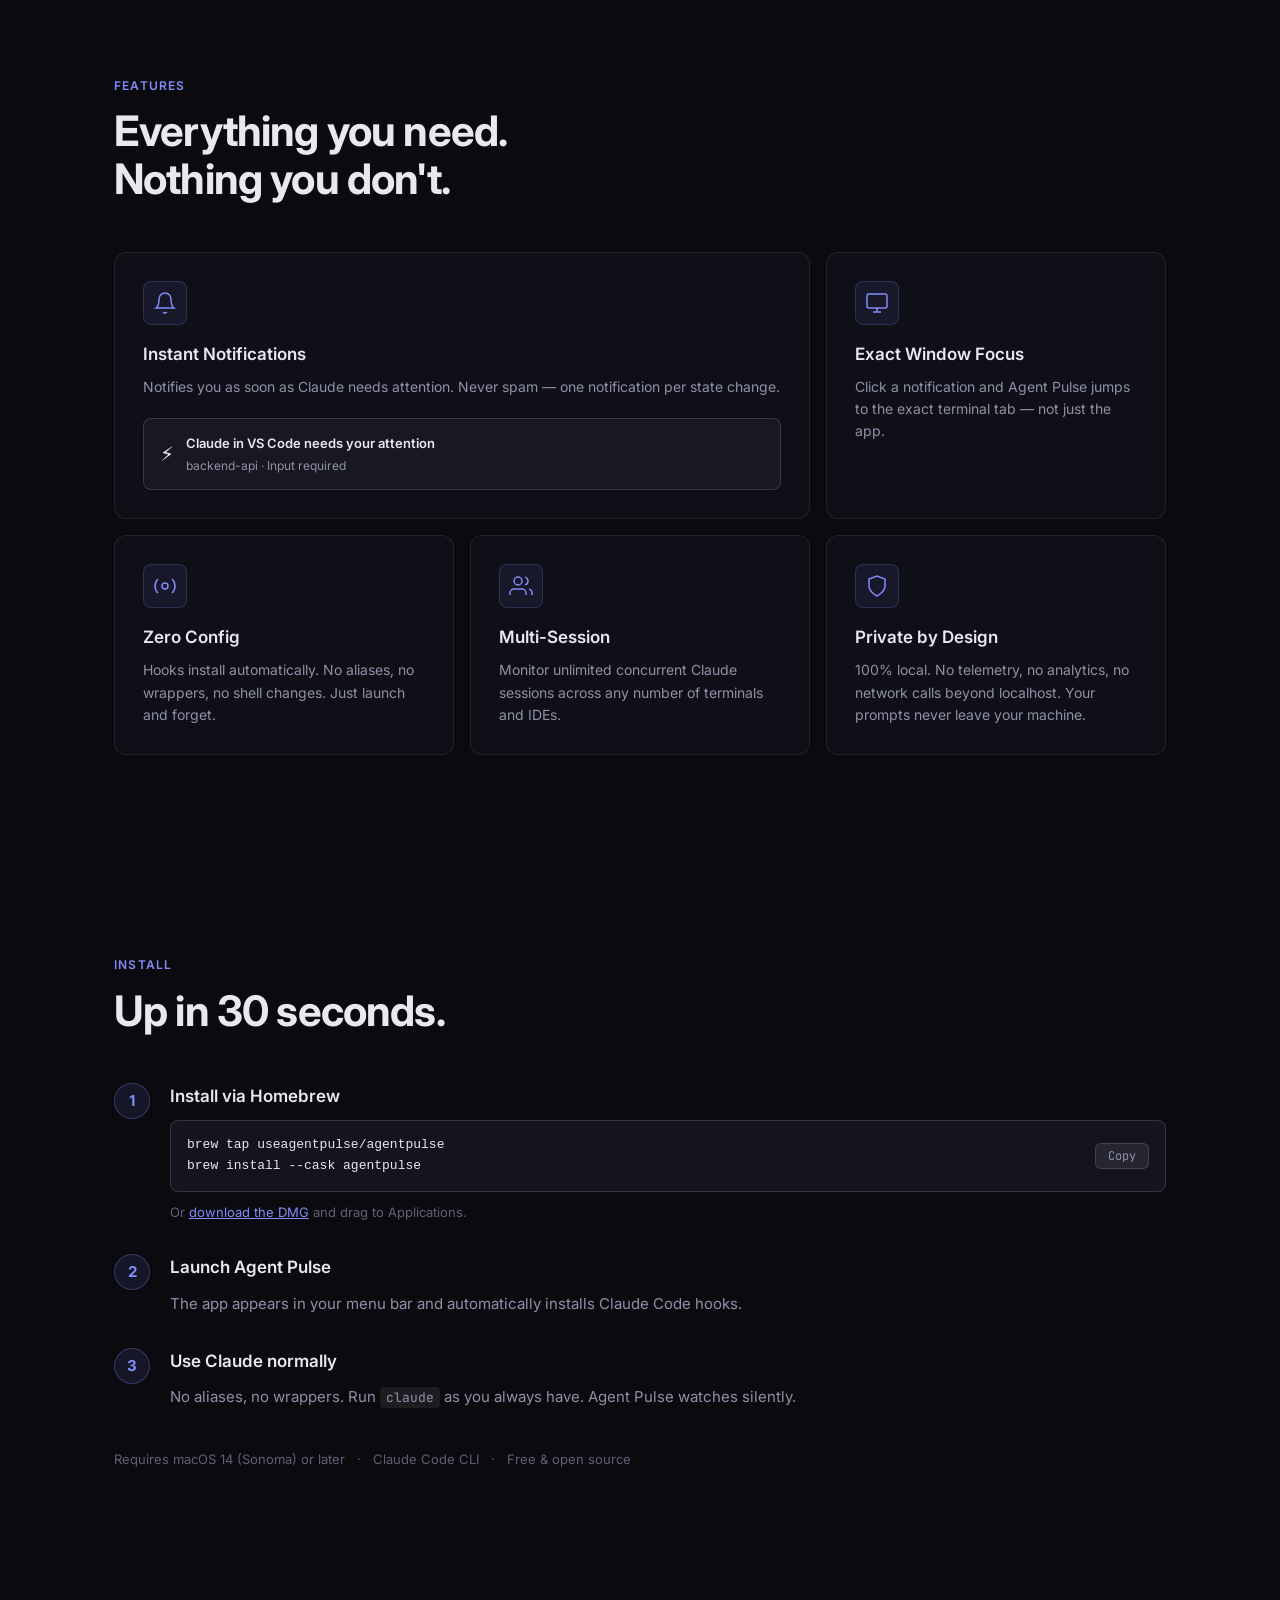
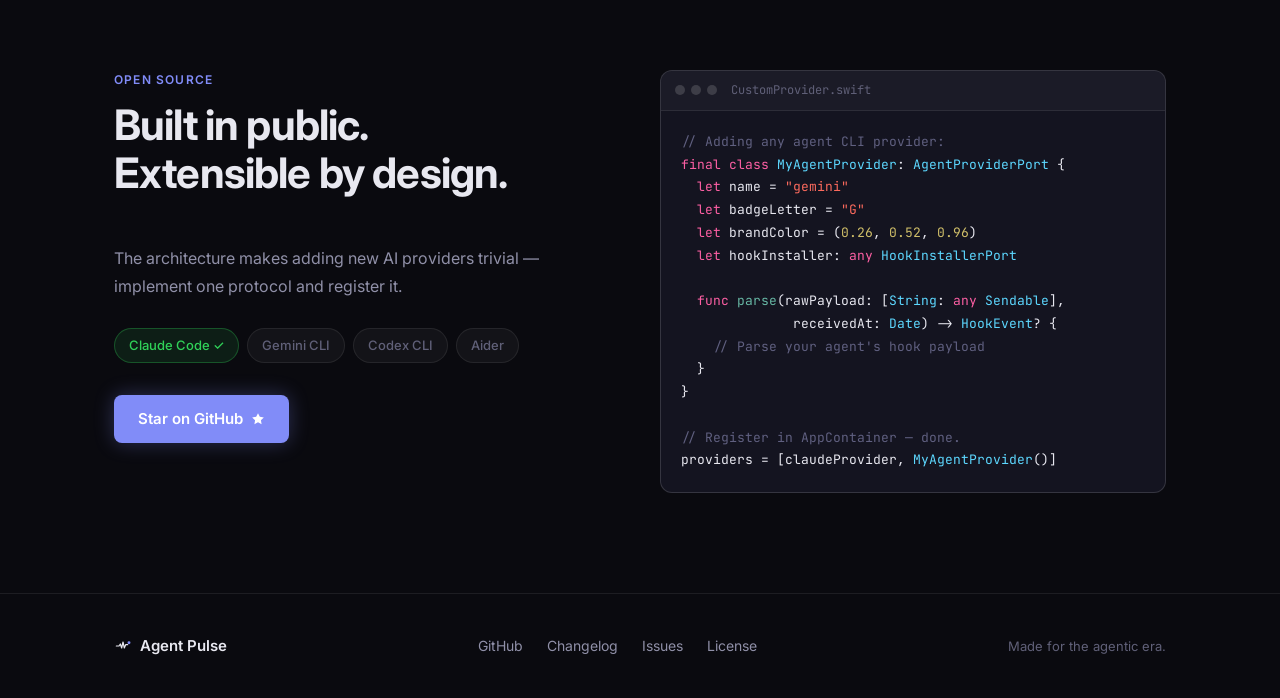
==== commit a3f7b340: "Fix hero: terminal as sibling column, clean CSS for proper 3-col layout" ====
--- a/index.html
+++ b/index.html
@@ -69,6 +69,41 @@
     <div class="hero-version">v1.0.0 · macOS Sonoma+</div>
   </div>
 
+  <!-- Terminal mockup: Claude waiting for permission -->
+  <div class="terminal-mockup">
+    <div class="terminal-bar">
+      <div class="terminal-dots">
+        <span class="t-dot t-dot--red"></span>
+        <span class="t-dot t-dot--yellow"></span>
+        <span class="t-dot t-dot--green"></span>
+      </div>
+      <div class="terminal-title">claude — ~/projects/backend-api</div>
+    </div>
+    <div class="terminal-body">
+      <div class="terminal-line">
+        <span class="t-prompt">❯</span>
+        <span class="t-cmd"> implement the auth middleware</span>
+      </div>
+      <div class="terminal-line t-dim">⏺ Reading files, writing code…</div>
+      <div class="terminal-sep"></div>
+      <div class="terminal-permission">
+        <div class="t-perm-label">Bash command</div>
+        <div class="t-perm-cmd">
+          <span class="t-perm-code">npm run test:auth</span>
+          <span class="t-perm-desc">Run auth test suite</span>
+        </div>
+        <div class="t-perm-question">Do you want to proceed?</div>
+        <div class="t-perm-options">
+          <div class="t-perm-opt t-perm-opt--selected">❯ 1. Yes</div>
+          <div class="t-perm-opt">  2. Yes, and don't ask again</div>
+          <div class="t-perm-opt">  3. No</div>
+        </div>
+      </div>
+      <div class="terminal-sep"></div>
+      <div class="terminal-hint">Esc to cancel · Tab to amend</div>
+    </div>
+  </div>
+
   <!-- Mockup column: notification first, then menu bar popup -->
   <div class="hero-mockup">
     <!-- macOS notification mockup -->
@@ -92,42 +127,6 @@
         </div>
       </div>
       <div class="notif-label">macOS notification</div>
-    </div>
-
-    <!-- Terminal: Claude waiting for permission -->
-    <!-- Terminal mockup showing Claude permission prompt -->
-    <div class="terminal-mockup">
-      <div class="terminal-bar">
-        <div class="terminal-dots">
-          <span class="t-dot t-dot--red"></span>
-          <span class="t-dot t-dot--yellow"></span>
-          <span class="t-dot t-dot--green"></span>
-        </div>
-        <div class="terminal-title">claude — ~/projects/backend-api</div>
-      </div>
-      <div class="terminal-body">
-        <div class="terminal-line">
-          <span class="t-prompt">❯</span>
-          <span class="t-cmd"> implement the auth middleware</span>
-        </div>
-        <div class="terminal-line t-dim">⏺ Reading files, writing code…</div>
-        <div class="terminal-sep"></div>
-        <div class="terminal-permission">
-          <div class="t-perm-label">Bash command</div>
-          <div class="t-perm-cmd">
-            <span class="t-perm-code">npm run test:auth</span>
-            <span class="t-perm-desc">Run auth test suite</span>
-          </div>
-          <div class="t-perm-question">Do you want to proceed?</div>
-          <div class="t-perm-options">
-            <div class="t-perm-opt t-perm-opt--selected">❯ 1. Yes</div>
-            <div class="t-perm-opt">  2. Yes, and don't ask again</div>
-            <div class="t-perm-opt">  3. No</div>
-          </div>
-        </div>
-        <div class="terminal-sep"></div>
-        <div class="terminal-hint">Esc to cancel · Tab to amend</div>
-      </div>
     </div>
 
     <!-- Menu bar + popup window -->
--- a/assets/css/style.css
+++ b/assets/css/style.css
@@ -83,11 +83,11 @@
 
 /* ── HERO ────────────────────────────────────────────────── */
 .hero {
-  min-height: 100vh; display: flex; align-items: center;
-  padding: 100px 24px 80px;
+  min-height: 100vh; display: flex; align-items: flex-start;
+  padding: 120px 32px 80px;
   position: relative; overflow: hidden;
-  max-width: 1100px; margin: 0 auto;
-  gap: 48px; flex-wrap: wrap; justify-content: center;
+  max-width: 1400px; margin: 0 auto;
+  gap: 28px; flex-wrap: wrap; justify-content: center;
 }
 .hero-bg { position: fixed; inset: 0; pointer-events: none; z-index: 0; }
 .grid-lines {
@@ -108,7 +108,7 @@
   width: 500px; height: 500px; bottom: -100px; right: -100px;
   background: radial-gradient(circle, #4338CA 0%, transparent 70%);
 }
-.hero-content { position: relative; z-index: 1; max-width: 560px; flex: 1 1 400px; }
+.hero-content { position: relative; z-index: 1; flex: 1 1 280px; max-width: 380px; padding-top: 20px; }
 .hero-badge {
   display: inline-flex; align-items: center; gap: 8px;
   padding: 6px 14px; border-radius: 100px;
@@ -155,8 +155,8 @@
 .btn-ghost:hover { background: rgba(255,255,255,0.1); }
 
 /* ── MENU BAR MOCKUP ─────────────────────────────────────── */
-.hero-mockup { position: relative; z-index: 1; flex: 1 1 380px; max-width: 420px; display: flex; flex-direction: column; gap: 12px; }
-.menubar-strip { margin-top: 0;
+.hero-mockup { position: relative; z-index: 1; flex: 1 1 300px; max-width: 360px; align-self: flex-start; }
+.menubar-strip { margin-top: 20px;
   background: rgba(30,30,40,0.9);
   border: 1px solid var(--border-2);
   border-radius: var(--radius-sm) var(--radius-sm) 0 0;
@@ -504,7 +504,7 @@
 
 
 /* ── NOTIFICATION MOCKUP ─────────────────────────────────── */
-.notif-mockup { margin-top: 0; margin-bottom: 0; }
+.notif-mockup { margin-top: 12px; margin-bottom: 4px; }
 .notif-banner {
   display: flex; align-items: center; gap: 12px;
   background: rgba(44, 44, 60, 0.96);
@@ -557,6 +557,22 @@
 }
 .pulse-anim-circle { animation: pulse-circle 0.5s ease-in-out infinite alternate; }
 
+/* ── MEDIUM SCREEN: hide terminal mockup, keep text + notification/popup ── */
+@media (max-width: 1024px) and (min-width: 769px) {
+  .terminal-mockup {
+  flex: 1 1 320px; max-width: 400px;
+  border-radius: var(--radius);
+  border: 1px solid var(--border-2);
+  overflow: hidden;
+  background: #0d0d14;
+  box-shadow: 0 20px 60px rgba(0,0,0,0.5);
+  font-family: 'JetBrains Mono', monospace;
+  align-self: flex-start;
+}
+  .hero-content { flex: 1 1 400px; }
+  .hero-mockup { flex: 1 1 340px; max-width: 380px; }
+}
+
 /* ── RESPONSIVE ──────────────────────────────────────────── */
 @media (max-width: 768px) {
   .features-grid { grid-template-columns: 1fr; }
@@ -564,8 +580,7 @@
   .states-grid { grid-template-columns: repeat(2, 1fr); }
   .roadmap-grid { grid-template-columns: 1fr 1fr; }
   .opensource-inner { flex-direction: column; }
-  .hero { flex-direction: column; }
-  .nav-links { gap: 16px; }
+    .nav-links { gap: 16px; }
 }
 @media (max-width: 480px) {
   .states-grid { grid-template-columns: 1fr; }
@@ -575,7 +590,7 @@
 
 /* ── TERMINAL MOCKUP ─────────────────────────────────────── */
 .terminal-mockup {
-  width: 100%;
+  flex: 1 1 300px; max-width: 400px;
   border-radius: var(--radius);
   border: 1px solid var(--border-2);
   overflow: hidden;
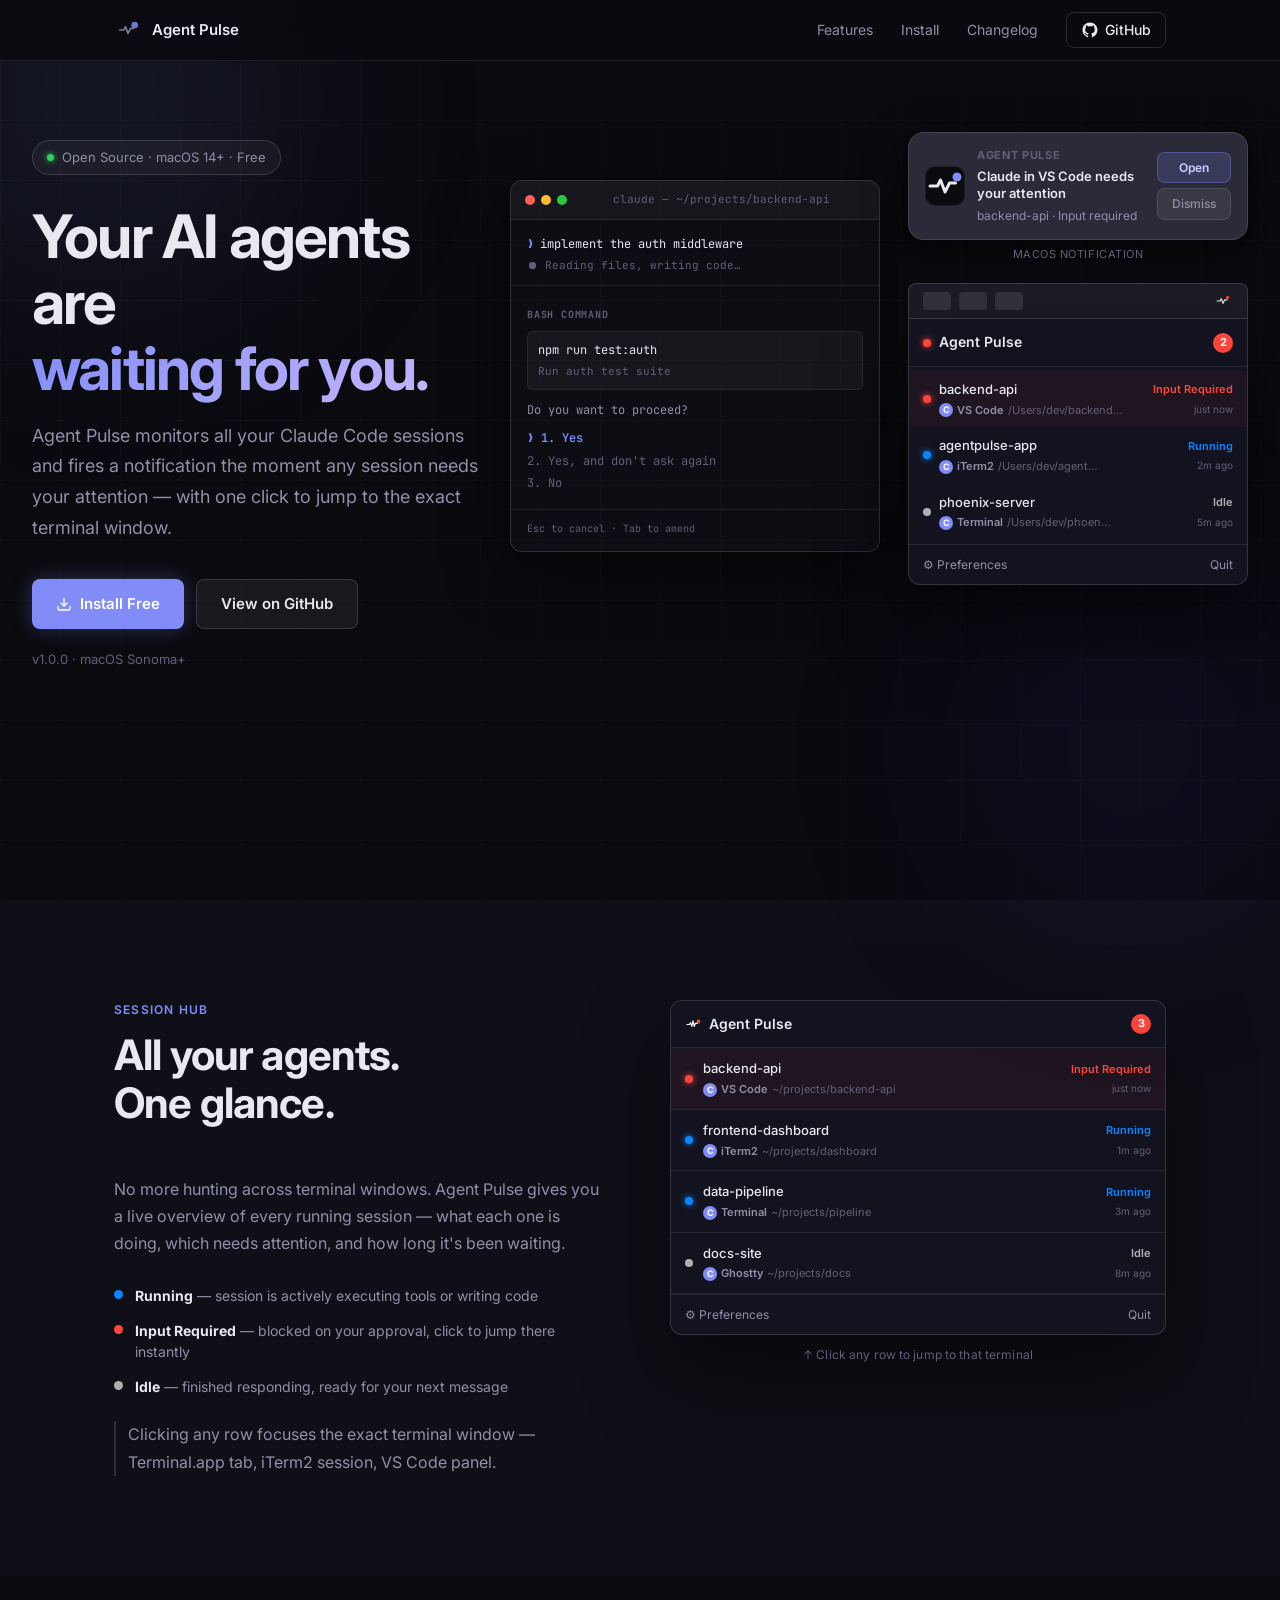
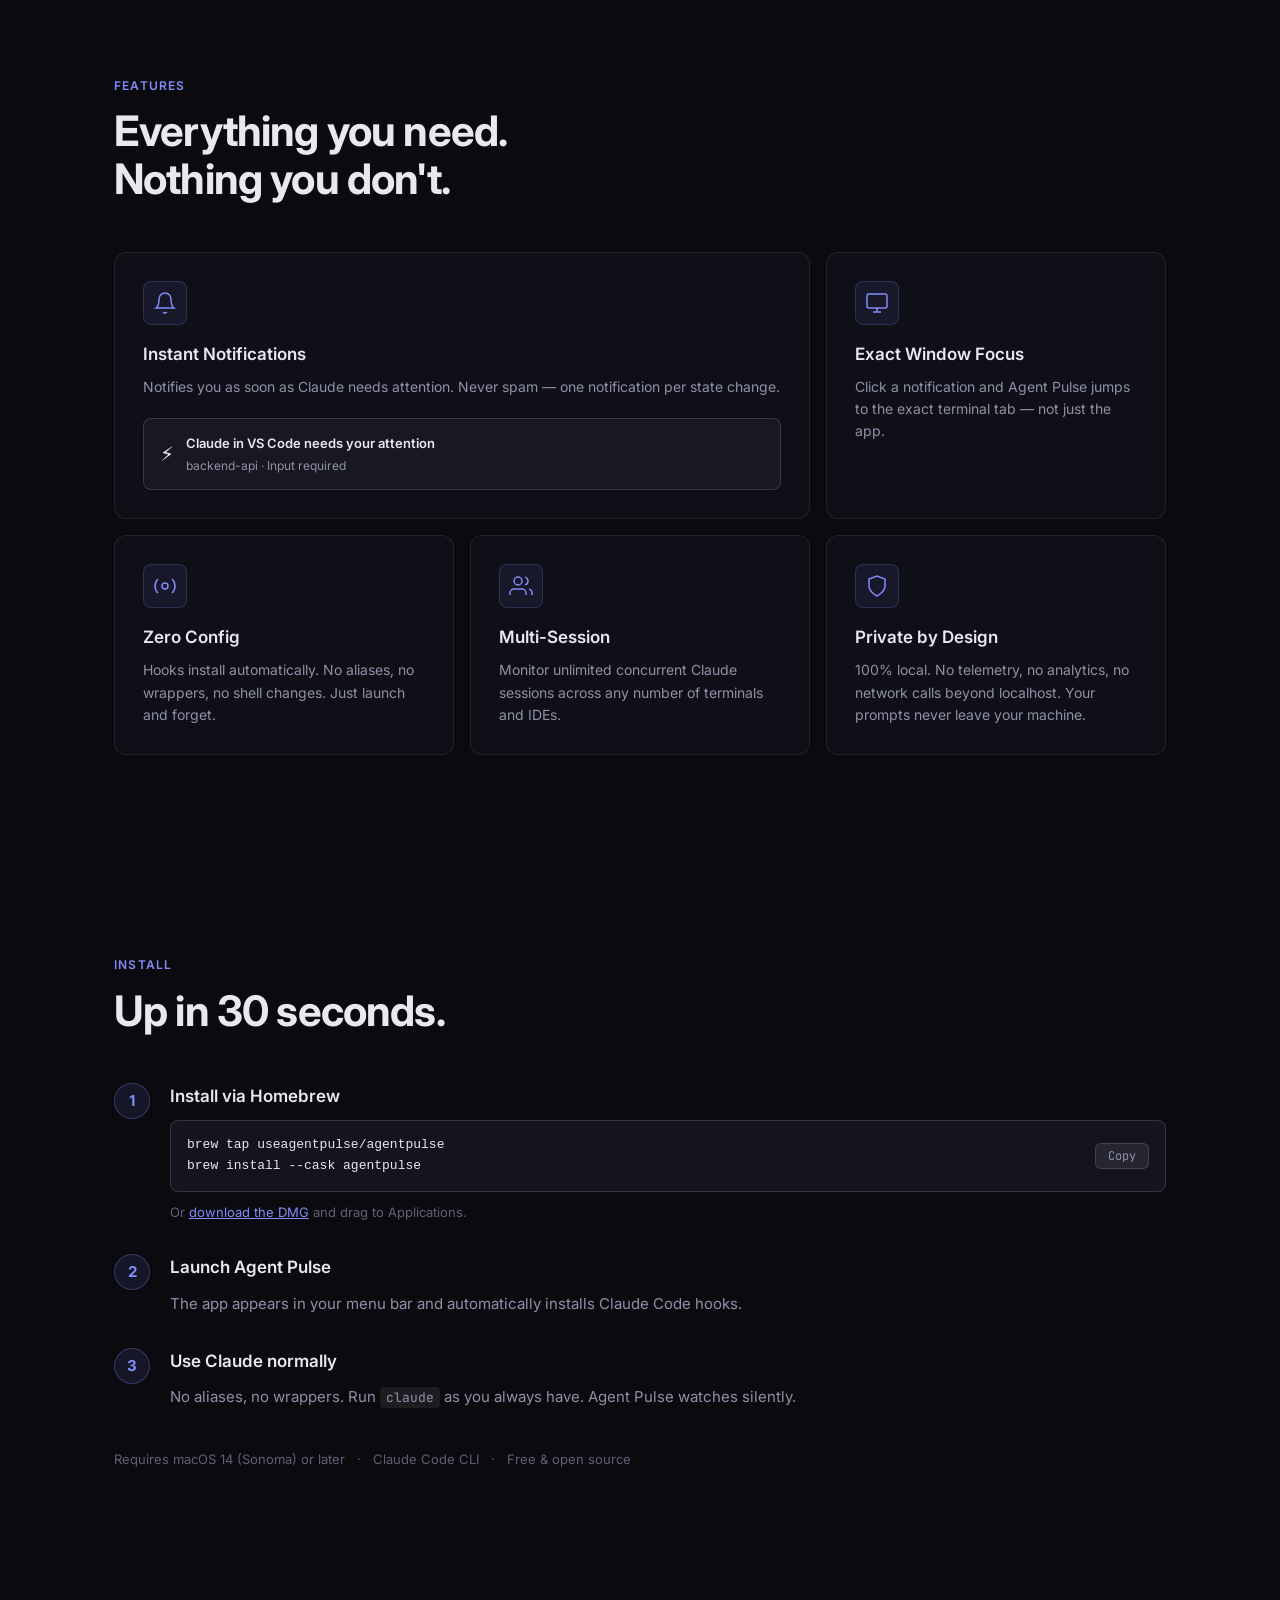
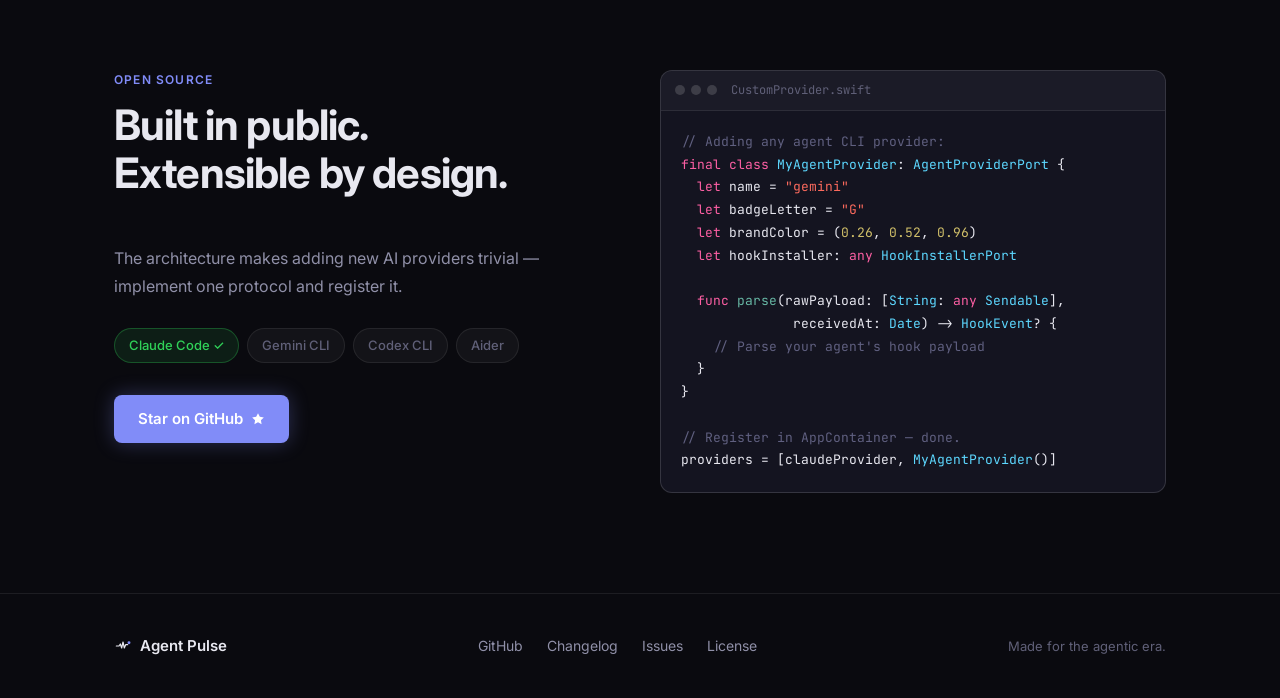
==== commit 53874550: "Add brew trust step to install instructions" ====
--- a/index.html
+++ b/index.html
@@ -402,7 +402,7 @@
           <div class="step-title">Install via Homebrew</div>
           <div class="code-block">
             <code>brew tap useagentpulse/agentpulse<br/>brew install --cask agentpulse</code>
-            <button class="copy-btn" data-copy="brew tap useagentpulse/agentpulse&#10;brew install --cask agentpulse">Copy</button>
+            <button class="copy-btn" data-copy="brew tap useagentpulse/agentpulse&#10;brew trust useagentpulse/agentpulse&#10;brew install --cask agentpulse">Copy</button>
           </div>
           <div class="step-alt">Or <a href="https://github.com/useagentpulse/agentpulse-app/releases/latest">download the DMG</a> and drag to Applications.</div>
         </div>
--- a/assets/css/style.css
+++ b/assets/css/style.css
@@ -108,7 +108,7 @@
   width: 500px; height: 500px; bottom: -100px; right: -100px;
   background: radial-gradient(circle, #4338CA 0%, transparent 70%);
 }
-.hero-content { position: relative; z-index: 1; flex: 1 1 280px; max-width: 380px; padding-top: 20px; }
+.hero-content { position: relative; z-index: 1; flex: 1 1 380px; max-width: 460px; padding-top: 20px; }
 .hero-badge {
   display: inline-flex; align-items: center; gap: 8px;
   padding: 6px 14px; border-radius: 100px;
@@ -155,7 +155,7 @@
 .btn-ghost:hover { background: rgba(255,255,255,0.1); }
 
 /* ── MENU BAR MOCKUP ─────────────────────────────────────── */
-.hero-mockup { position: relative; z-index: 1; flex: 1 1 300px; max-width: 360px; align-self: flex-start; }
+.hero-mockup { position: relative; z-index: 1; flex: 1 1 280px; max-width: 340px; align-self: flex-start; }
 .menubar-strip { margin-top: 20px;
   background: rgba(30,30,40,0.9);
   border: 1px solid var(--border-2);
@@ -557,10 +557,15 @@
 }
 .pulse-anim-circle { animation: pulse-circle 0.5s ease-in-out infinite alternate; }
 
+/* ── LARGE SCREEN: nudge terminal down ── */
+@media (min-width: 1100px) {
+  .terminal-mockup { margin-top: 60px; }
+}
+
 /* ── MEDIUM SCREEN: hide terminal mockup, keep text + notification/popup ── */
 @media (max-width: 1024px) and (min-width: 769px) {
   .terminal-mockup {
-  flex: 1 1 320px; max-width: 400px;
+  flex: 1 1 280px; max-width: 360px;
   border-radius: var(--radius);
   border: 1px solid var(--border-2);
   overflow: hidden;
